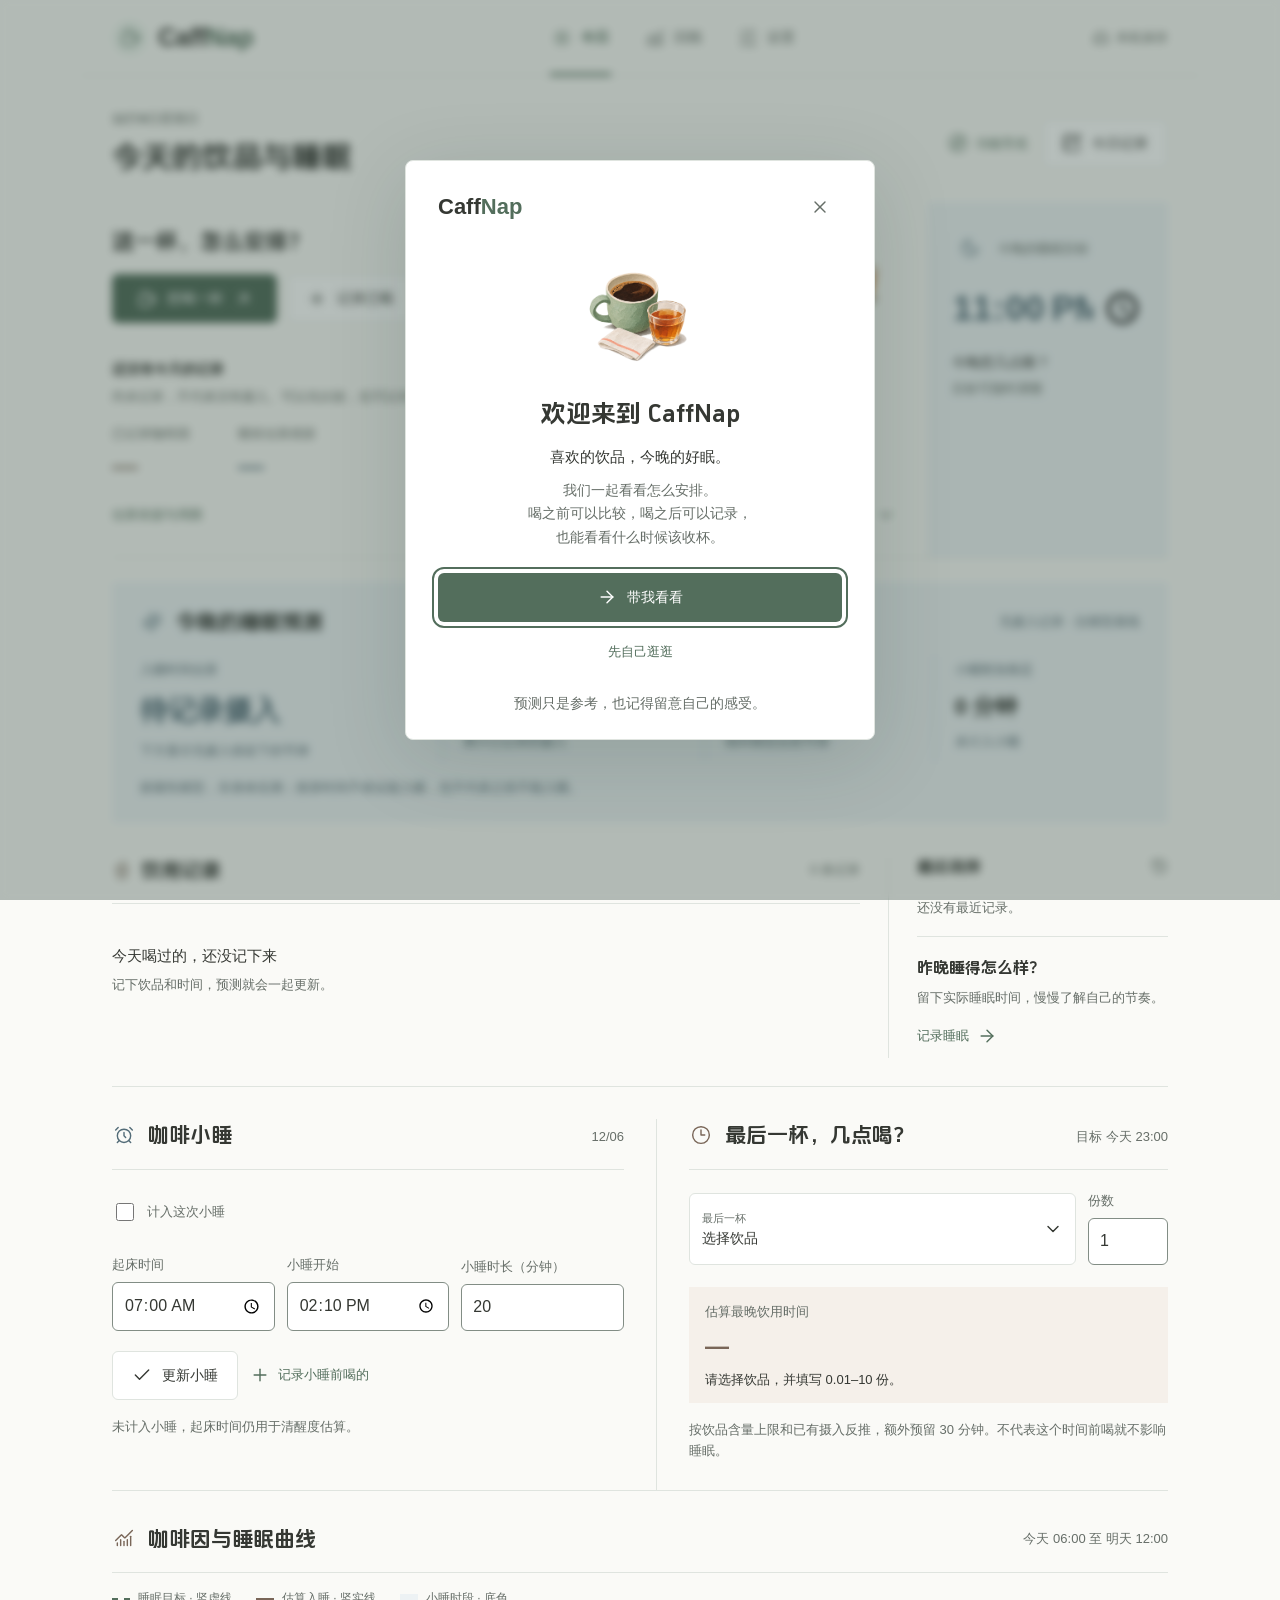
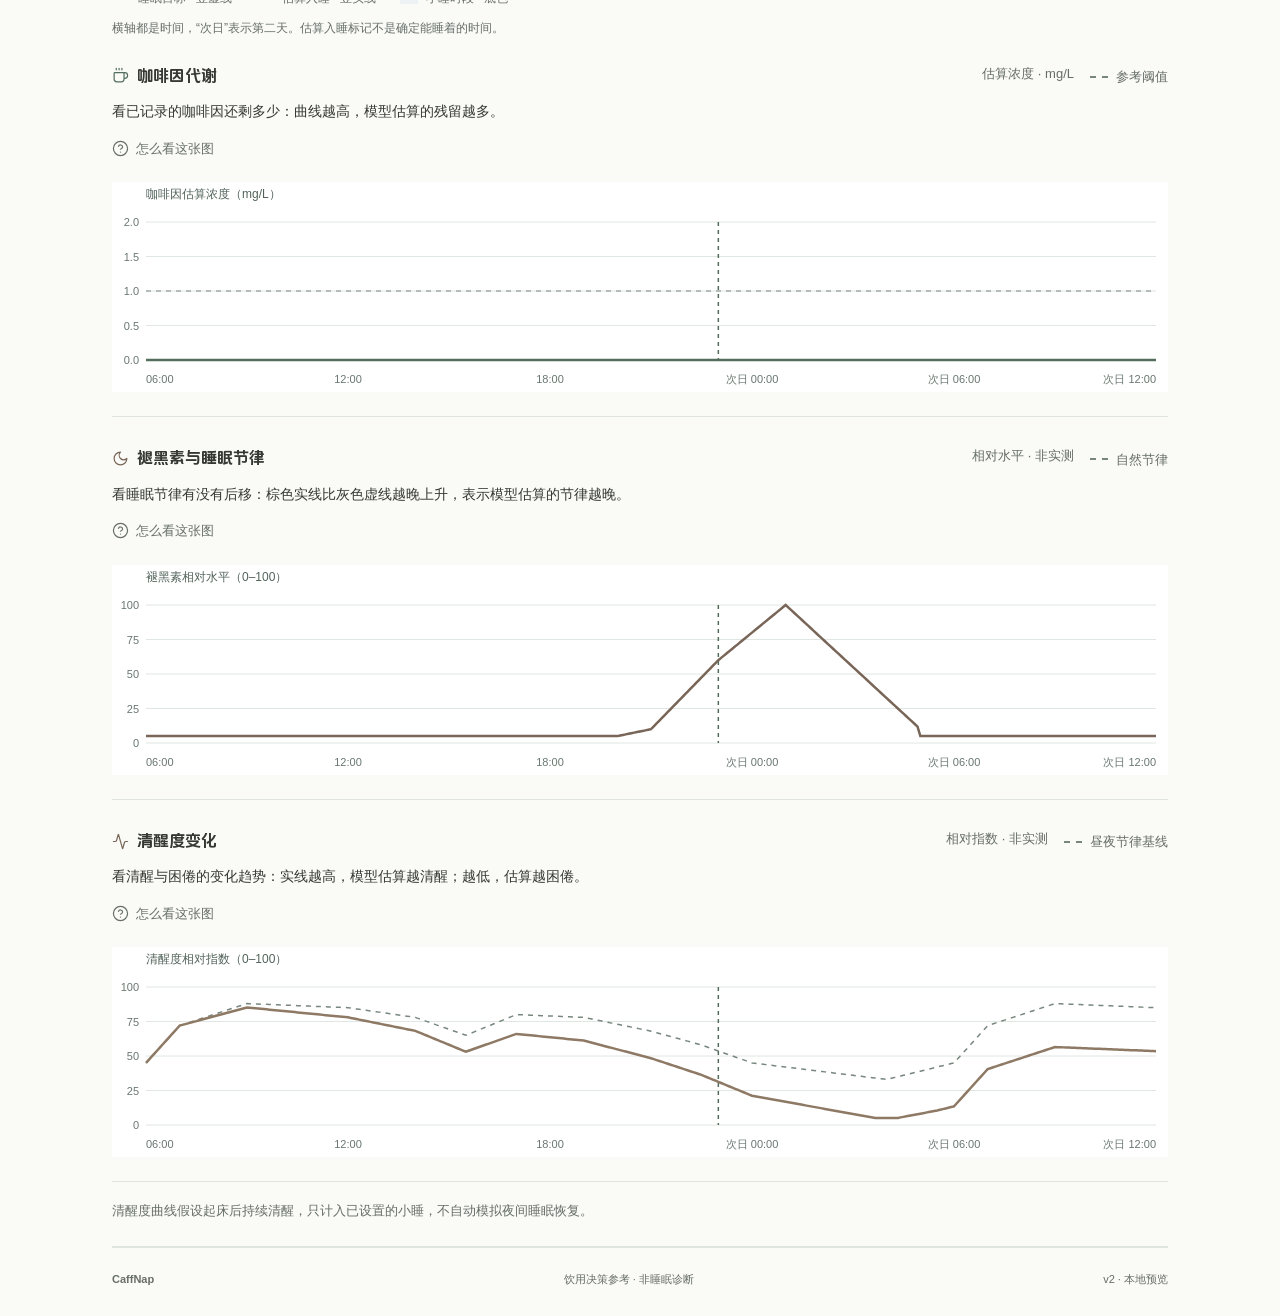
==== index.html @ 9fe63ed9 "Improve consumer experience and publish GitHub Pages" ====
<!doctype html>
<html lang="zh-CN" data-type="software">
  <head>
    <meta charset="UTF-8" />
    <meta
      name="viewport"
      content="width=device-width, initial-scale=1, viewport-fit=cover"
    />
    <meta name="theme-color" content="#fafaf7" />
    <meta name="page-type" content="software" />
    <meta name="site-kind" content="software" />
    <meta
      name="description"
      content="CaffNap 帮你结合睡眠目标，比较饮品选择，记录实际摄入。"
    />
    <title>CaffNap · 饮品与睡眠</title>
    <link rel="stylesheet" href="vendor/driver.css" />
    <link rel="stylesheet" href="style.css" />
    <script defer src="vendor/lucide.min.js"></script>
    <script defer src="vendor/driver.js.iife.js"></script>
    <script defer src="db.js"></script>
    <script defer src="model.js"></script>
    <script defer src="reactions.js"></script>
    <script defer src="storage.js"></script>
    <script defer src="tour.js"></script>
    <script defer src="app.js"></script>
  </head>
  <body>
    <a class="skip-link" href="#main">跳到主要内容</a>
    <header class="app-header">
      <a class="brand" href="#page-today" aria-label="CaffNap 首页"
        ><span class="brand-symbol"><i data-lucide="coffee"></i></span>Caff<span
          >Nap</span
        ></a
      >
      <nav class="navigation" aria-label="主导航">
        <button class="nav-button active" data-page="today" aria-current="page">
          <i data-lucide="sun"></i><span>今日</span>
        </button>
        <button class="nav-button" data-page="review">
          <i data-lucide="chart-no-axes-combined"></i><span>回顾</span>
        </button>
        <button class="nav-button" data-page="settings">
          <i data-lucide="sliders-horizontal"></i><span>设置</span>
        </button>
      </nav>
      <span class="local-label"><i data-lucide="hard-drive"></i> 本机保存</span>
    </header>
    <div id="storageWarning" class="storage-warning" role="alert" hidden></div>
    <main id="main" tabindex="-1">
      <section id="page-today" class="page">
        <div class="page-heading">
          <div>
            <p class="eyebrow" id="todayDate"></p>
            <h1>今天的饮品与睡眠</h1>
          </div>
          <div class="page-actions">
            <button class="text-button" id="guideAgain" title="查看功能导览">
              <i data-lucide="compass"></i>功能导览
            </button>
            <button class="button secondary" id="startDaily">
              <i data-lucide="notebook-pen"></i>今日记录
            </button>
          </div>
        </div>
        <div class="overview">
          <section class="daily-status" aria-labelledby="statusTitle">
            <div class="decision-band" aria-labelledby="decisionTitle">
              <div class="decision-content">
                <h2 id="decisionTitle">这一杯，怎么安排？</h2>
                <div class="action-pair">
                  <button class="button primary" id="startPlan">
                    <i data-lucide="coffee"></i>想喝一杯<i data-lucide="arrow-up-right"></i>
                  </button>
                  <button class="button secondary" id="startRecord">
                    <i data-lucide="plus"></i>记录已喝
                  </button>
                </div>
              </div>
              <img class="decision-art" src="assets/drinks.png" width="128" height="128" alt="" />
            </div>
            <h3 id="statusTitle">还没有今天的记录</h3>
            <p class="muted" id="statusDescription">
              尚未记录，不代表没有摄入。
            </p>
            <div class="daily-numbers">
              <div>
                <span>已记录咖啡因</span><strong id="dailyMg">—</strong>
              </div>
              <div>
                <span>睡前估算残留</span><strong id="targetMg">—</strong>
              </div>
            </div>
            <details class="reasoning">
              <summary>
                估算依据与局限<i data-lucide="chevron-down"></i>
              </summary>
              <p id="modelBasis"></p>
              <p>
                残留量来自简化模型，不是身体实测，也不能确定你几点能睡着。饮品配方、代谢差异及其他睡眠因素都会影响结果。
              </p>
            </details>
          </section>
          <aside class="sleep-goal">
            <div class="goal-top">
              <span class="icon-tile lavender"><i data-lucide="moon"></i></span
              ><label id="goalDay" for="targetBed">今晚的睡眠目标</label>
            </div>
            <input id="targetBed" type="time" value="23:00" required />
            <p>今晚想几点睡？</p>
            <span class="small muted">目标可随时调整</span>
          </aside>
        </div>
        <section class="prediction-section" aria-labelledby="predictionTitle">
          <div class="section-heading">
            <h2 id="predictionTitle">
              <span class="module-icon"><i data-lucide="sparkles"></i></span
              >今晚的睡眠预测
            </h2>
            <span class="small muted" id="predictionContext">模型估算</span>
          </div>
          <div class="prediction-metrics">
            <div>
              <span>入睡时间估算</span><strong id="predSleep">—</strong>
              <p id="predSleepNote" class="small muted"></p>
            </div>
            <div>
              <span>咖啡因降至参考阈值</span><strong id="predClear">—</strong>
              <p class="small muted">累计已记录的摄入</p>
            </div>
            <div>
              <span>褪黑素节律推迟</span><strong id="predDelay">—</strong>
              <p class="small muted">相对模型自然节律</p>
            </div>
            <div>
              <span>小睡附加推迟</span><strong id="predNap">—</strong>
              <p class="small muted" id="predNapNote">未计入小睡</p>
            </div>
          </div>
          <p class="small muted prediction-caution">
            探索性模型，非身体实测；推算时间不保证能入睡，也不代表之前不能入睡。
          </p>
        </section>
        <section class="intake-section" aria-labelledby="timelineTitle">
          <div class="lower-layout">
            <section class="timeline-section" aria-labelledby="timelineTitle">
              <div class="section-heading">
                <h2 id="timelineTitle"><i data-lucide="cup-soda"></i>饮用记录</h2>
                <span class="small muted" id="recordCount">0 条记录</span>
              </div>
              <div id="timeline"></div>
            </section>
            <aside class="side-section">
              <div class="section-heading">
                <h2>最近选择</h2>
                <i data-lucide="history"></i>
              </div>
              <div id="recentDrinks"></div>
              <div class="feedback-prompt">
                <span class="icon-tile peach"
                  ><i data-lucide="sunrise"></i
                ></span>
                <h3>昨晚睡得怎么样？</h3>
                <p class="small muted" id="feedbackPrompt">
                  留下实际睡眠时间，慢慢了解自己的节奏。
                </p>
                <button class="text-button" id="openSleep">
                  记录睡眠<i data-lucide="arrow-right"></i>
                </button>
              </div>
            </aside>
          </div>
        </section>
        <div class="planning-layout">
          <section class="nap-section" aria-labelledby="napTitle">
            <div class="section-heading">
              <h2 id="napTitle">
                <span class="module-icon"
                  ><i data-lucide="alarm-clock"></i></span
                >咖啡小睡
              </h2>
              <span class="small muted" id="napDay"></span>
            </div>
            <form id="napForm">
              <label class="toggle-label"
                ><input type="checkbox" id="napEnabled" />计入这次小睡</label
              >
              <div class="nap-fields">
                <label
                  >起床时间<input
                    type="time"
                    id="wakeTime"
                    value="07:00"
                    required
                /></label>
                <label
                  >小睡开始<input
                    type="time"
                    id="napStart"
                    value="14:10"
                    required
                /></label>
                <label
                  >小睡时长（分钟）<input
                    type="number"
                    id="napDuration"
                    min="5"
                    max="120"
                    step="1"
                    value="20"
                    required
                /></label>
              </div>
              <div class="form-actions">
                <button class="button secondary" type="submit">
                  <i data-lucide="check"></i>更新小睡</button
                ><button class="text-button" type="button" id="napRecord">
                  <i data-lucide="plus"></i>记录小睡前喝的
                </button>
              </div>
              <p class="small muted" id="napSummary" role="status"></p>
            </form>
          </section>
          <section class="cutoff-section" aria-labelledby="cutoffTitle">
            <div class="section-heading">
              <h2 id="cutoffTitle">
                <span class="module-icon"><i data-lucide="clock-3"></i></span
                >最后一杯，几点喝？
              </h2>
              <span class="small muted" id="cutoffTarget"></span>
            </div>
            <div class="cutoff-fields">
              <button class="drink-choice" id="chooseCutoff">
                <span
                  ><small>最后一杯</small
                  ><strong id="cutoffDrink">选择饮品</strong></span
                ><i data-lucide="chevron-down"></i>
              </button>
              <label
                >份数<input
                  type="number"
                  id="cutoffCups"
                  min="0.01"
                  max="10"
                  step="any"
                  value="1"
                  required
              /></label>
            </div>
            <div class="cutoff-result" role="status">
              <span id="cutoffLabel">估算最晚饮用时间</span
              ><strong id="cutoffTime">—</strong>
              <p class="small" id="cutoffNote"></p>
            </div>
            <p class="small muted">
              按饮品含量上限和已有摄入反推，额外预留 30
              分钟。不代表这个时间前喝就不影响睡眠。
            </p>
          </section>
        </div>
        <section class="curves-section" aria-labelledby="curvesTitle">
          <div class="section-heading">
            <h2 id="curvesTitle">
              <span class="module-icon"
                ><i data-lucide="chart-no-axes-combined"></i></span
              >咖啡因与睡眠曲线
            </h2>
            <span class="small muted" id="curveRange"></span>
          </div>
          <div class="chart-legend">
            <span class="legend-target">睡眠目标 · 竖虚线</span
            ><span class="legend-sleep">估算入睡 · 竖实线</span
            ><span class="legend-nap">小睡时段 · 底色</span>
          </div>
          <p class="chart-time-note">
            横轴都是时间，“次日”表示第二天。估算入睡标记不是确定能睡着的时间。
          </p>
          <figure class="model-chart">
            <figcaption>
              <h3><i data-lucide="coffee"></i>咖啡因代谢</h3>
              <span class="small muted"
                >估算浓度 · mg/L<span class="legend-reference"
                  >参考阈值</span
                ></span
              >
            </figcaption>
            <p class="chart-description" id="caffeineDescription">
              看已记录的咖啡因还剩多少：曲线越高，模型估算的残留越多。
            </p>
            <div class="chart-help" id="caffeineHelp">
              <button
                type="button"
                class="chart-help-trigger"
                aria-label="怎么看咖啡因代谢曲线"
                aria-describedby="caffeineTooltip"
              >
                <i data-lucide="circle-help"></i><span>怎么看这张图</span>
              </button>
              <div
                class="chart-tooltip"
                id="caffeineTooltip"
                role="tooltip"
                hidden
              >
                <dl>
                  <dt><span class="line-key caffeine-key"></span>绿色实线</dt>
                  <dd>
                    累计已记录摄入后的估算浓度。新增摄入让曲线上升，随后按代谢参数逐渐下降。
                  </dd>
                  <dt>
                    <span class="line-key reference-key"></span>灰色横虚线
                  </dt>
                  <dd>
                    模型的参考阈值。降到线下不代表咖啡因已完全代谢，也不保证不会影响睡眠。
                  </dd>
                  <dt>重点看这里</dt>
                  <dd>
                    找到睡眠目标的竖虚线，看它与绿色曲线的交点在参考阈值上方还是下方。纵轴
                    mg/L 是估算浓度，不是喝下去的毫克数。
                  </dd>
                </dl>
              </div>
            </div>
            <canvas
              id="caffeineChart"
              data-axis-label="咖啡因估算浓度（mg/L）"
              role="img"
              aria-label="咖啡因代谢曲线、参考阈值和睡眠目标"
              aria-describedby="caffeineDescription"
            ></canvas>
          </figure>
          <figure class="model-chart">
            <figcaption>
              <h3><i data-lucide="moon"></i>褪黑素与睡眠节律</h3>
              <span class="small muted"
                >相对水平 · 非实测<span class="legend-reference"
                  >自然节律</span
                ></span
              >
            </figcaption>
            <p class="chart-description" id="melatoninDescription">
              看睡眠节律有没有后移：棕色实线比灰色虚线越晚上升，表示模型估算的节律越晚。
            </p>
            <div class="chart-help" id="melatoninHelp">
              <button
                type="button"
                class="chart-help-trigger"
                aria-label="怎么看褪黑素与睡眠节律曲线"
                aria-describedby="melatoninTooltip"
              >
                <i data-lucide="circle-help"></i><span>怎么看这张图</span>
              </button>
              <div
                class="chart-tooltip"
                id="melatoninTooltip"
                role="tooltip"
                hidden
              >
                <dl>
                  <dt><span class="line-key melatonin-key"></span>棕色实线</dt>
                  <dd>
                    计入已记录咖啡因后的褪黑素相对水平。上升更晚表示模型中的节律后移；低于灰线表示模型中的水平被压低。
                  </dd>
                  <dt><span class="line-key reference-key"></span>灰色虚线</dt>
                  <dd>
                    不计入咖啡因影响时的模型自然节律，用来对照，不是你的身体实测基线。
                  </dd>
                  <dt>数字代表什么</dt>
                  <dd>
                    纵轴 0–100
                    只是相对刻度，不是血液浓度、睡眠时长或入睡概率。曲线升高不表示此刻一定能睡着。
                  </dd>
                </dl>
              </div>
            </div>
            <canvas
              id="melatoninChart"
              data-axis-label="褪黑素相对水平（0–100）"
              role="img"
              aria-label="褪黑素自然节律与计入咖啡因后的估算曲线"
              aria-describedby="melatoninDescription"
            ></canvas>
          </figure>
          <figure class="model-chart">
            <figcaption>
              <h3><i data-lucide="activity"></i>清醒度变化</h3>
              <span class="small muted"
                >相对指数 · 非实测<span class="legend-reference"
                  >昼夜节律基线</span
                ></span
              >
            </figcaption>
            <p class="chart-description" id="alertnessDescription">
              看清醒与困倦的变化趋势：实线越高，模型估算越清醒；越低，估算越困倦。
            </p>
            <div class="chart-help" id="alertnessHelp">
              <button
                type="button"
                class="chart-help-trigger"
                aria-label="怎么看清醒度变化曲线"
                aria-describedby="alertnessTooltip"
              >
                <i data-lucide="circle-help"></i><span>怎么看这张图</span>
              </button>
              <div
                class="chart-tooltip"
                id="alertnessTooltip"
                role="tooltip"
                hidden
              >
                <dl>
                  <dt>
                    <span class="line-key alertness-key"></span>浅棕色实线
                  </dt>
                  <dd>
                    综合昼夜节律、已记录咖啡因、起床时间和小睡设置后的估算指数。
                  </dd>
                  <dt><span class="line-key reference-key"></span>灰色虚线</dt>
                  <dd>
                    单独的昼夜节律起伏，未叠加咖啡因、持续清醒和小睡的影响。
                  </dd>
                  <dt>不是睡眠评分</dt>
                  <dd>
                    纵轴 0–100
                    不是实测分数，也不能判断实际睡眠质量。模型假设起床后持续清醒，只计入设置的小睡，不自动模拟夜间睡眠恢复。
                  </dd>
                </dl>
              </div>
            </div>
            <canvas
              id="alertnessChart"
              data-axis-label="清醒度相对指数（0–100）"
              role="img"
              aria-label="清醒度估算曲线与昼夜节律基线"
              aria-describedby="alertnessDescription"
            ></canvas>
          </figure>
          <p class="small muted">
            清醒度曲线假设起床后持续清醒，只计入已设置的小睡，不自动模拟夜间睡眠恢复。
          </p>
        </section>
      </section>
      <section id="page-review" class="page" hidden>
        <div class="page-heading">
          <div>
            <p class="eyebrow">留意自己的节奏</p>
            <h1>每一次调整，都有迹可循。</h1>
          </div>
          <button class="button secondary" id="reviewSleep">
            <i data-lucide="plus"></i>睡眠反馈
          </button>
        </div>
        <div class="review-metrics" id="reviewMetrics"></div>
        <div class="section-heading">
          <h2>最近 14 天</h2>
          <span class="small muted">空白表示没有记录</span>
        </div>
        <div id="historyList"></div>
      </section>
      <section id="page-settings" class="page settings-page" hidden>
        <div class="page-heading">
          <div>
            <p class="eyebrow">按自己的需要</p>
            <h1>偏好与数据</h1>
          </div>
        </div>
        <section
          class="settings-section"
          aria-labelledby="reactionSettingsTitle"
        >
          <div class="section-heading">
            <h2 id="reactionSettingsTitle">饮用反应小档案</h2>
            <button class="text-button" id="editReaction">
              <i data-lucide="pencil"></i
              ><span id="editReactionLabel">开始自测</span>
            </button>
          </div>
          <p id="reactionStatus" class="muted"></p>
          <dl id="reactionAnswers" class="reaction-answers"></dl>
          <p class="small muted" id="reactionPredictionNote"></p>
          <button class="text-button" id="reviewReaction" hidden>
            <i data-lucide="sliders-horizontal"></i>查看并应用自测建议
          </button>
        </section>
        <section class="settings-section">
          <h2>代谢档案</h2>
          <p class="muted" id="parameterSource"></p>
          <p class="muted profile-intro">
            可以通过饮用反应自测选择初始估算参数，也可以自行选择。高级参数与基因报告可在下方设置；这些都不是身体实测。
          </p>
          <form id="profileForm">
            <label
              >估算方式<select id="profileMode">
                <option value="default">不了解，先用默认估算</option>
                <option value="cautious">保守一些，按较慢代谢估算</option>
                <option value="report">我有基因报告，按报告设置</option>
                <option value="manual" id="manualProfileOption" hidden>
                  当前使用高级参数
                </option>
              </select></label
            >
            <div id="geneChoices" hidden>
              <p class="small muted">
                仅按已有报告选择，未检测的位点留为“不清楚”。以下解释描述的是原模型映射，不是基因诊断。
              </p>
              <div class="profile-fields">
                <label
                  >咖啡因代谢速度<select id="profileCyp">
                    <option value="">不清楚，使用默认</option>
                    <option value="AA">AA · 模型代谢较快</option>
                    <option value="AC">AC · 模型代谢中等</option>
                    <option value="CC">CC · 模型代谢较慢</option></select
                  ><small>CYP1A2 · rs762551</small></label
                >
                <label
                  >睡眠参考阈值<select id="profileAdor">
                    <option value="">不清楚，使用默认</option>
                    <option value="TT">TT · 原模型阈值较高</option>
                    <option value="CT">CT · 原模型阈值中等</option>
                    <option value="CC">CC · 原模型阈值较低</option></select
                  ><small>ADORA2A · rs5751876</small></label
                >
                <label
                  >代谢速度微调<select id="profileAhr">
                    <option value="">不清楚，使用默认</option>
                    <option value="TT">TT · 模型代谢稍慢</option>
                    <option value="GT">GT · 不作额外调整</option>
                    <option value="GG">GG · 模型代谢稍快</option></select
                  ><small>AHR · rs4410790</small></label
                >
                <label
                  >代谢速度辅助项<select id="profileAbcg2">
                    <option value="">不清楚，使用默认</option>
                    <option value="AA">AA · 模型代谢稍快</option>
                    <option value="AG">AG · 不作额外调整</option>
                    <option value="GG">GG · 模型代谢稍慢</option></select
                  ><small>ABCG2 · rs1481012</small></label
                >
                <label
                  >生物钟节律<select id="profilePer1">
                    <option value="">不清楚，使用默认</option>
                    <option value="AA">AA · 模型节律提前</option>
                    <option value="AG">AG · 不作额外调整</option>
                    <option value="GG">GG · 模型节律推后</option></select
                  ><small>PER1 · rs7221412</small></label
                >
              </div>
            </div>
            <div class="profile-summary" aria-live="polite">
              <strong id="profileSummaryTitle"></strong>
              <p class="small muted" id="profileSummaryNote"></p>
            </div>
            <div class="form-actions">
              <button type="submit" class="button primary" id="saveProfile">
                <i data-lucide="check"></i>保存档案
              </button>
            </div>
          </form>
          <details class="advanced-parameters">
            <summary>高级参数<i data-lucide="chevron-down"></i></summary>
            <form id="parameterForm" class="form-grid">
              <label
                >半衰期（小时）<input
                  id="halfLife"
                  type="number"
                  min="2"
                  max="15"
                  step="0.01"
                  required /></label
              ><label
                >参考阈值（mg/L）<input
                  id="threshold"
                  type="number"
                  min="0.1"
                  max="5"
                  step="0.1"
                  required
              /></label>
              <label
                >生物钟偏移（分钟）<input
                  id="dlmoOffset"
                  type="number"
                  min="-180"
                  max="180"
                  step="1"
                  required
              /></label>
              <div class="form-actions">
                <button class="button secondary" type="submit">
                  <i data-lucide="check"></i>保存参数</button
                ><button type="button" class="text-button" id="resetParameters">
                  恢复默认
                </button>
              </div>
            </form>
            <p class="small muted">
              默认参数是模型假设，不表示已知你的基因型。睡眠反馈仅作记录，不会自动调整参数。
            </p>
            <p class="small muted">
              生物钟偏移以模型的 21:00 褪黑素起始时间为基准；基因导入沿用旧版
              PER1 映射。
            </p>
          </details>
          <details>
            <summary>
              导入已有基因档案<i data-lucide="chevron-down"></i>
            </summary>
            <p class="small muted">
              沿用旧版位点映射，只用于探索性估算；原始报告在本机解析。
            </p>
            <label class="button secondary file-label"
              ><i data-lucide="upload"></i>选择基因报告<input
                type="file"
                id="geneFile"
                accept=".txt,text/plain"
            /></label>
            <p id="geneResult" class="small" role="status"></p>
          </details>
        </section>
        <section class="settings-section">
          <div class="section-heading">
            <h2>我的饮品</h2>
            <button class="text-button" id="addCustom">
              <i data-lucide="plus"></i>添加饮品
            </button>
          </div>
          <div id="customList"></div>
        </section>
        <section class="settings-section">
          <h2>数据备份</h2>
          <p class="muted">
            记录保存在当前浏览器。更换设备或清除网站数据前，请导出备份。
          </p>
          <div class="form-actions">
            <button class="button secondary" id="exportJson">
              <i data-lucide="download"></i>完整备份</button
            ><button class="button secondary" id="exportCsv">
              <i data-lucide="file-spreadsheet"></i>导出记录</button
            ><label class="button secondary file-label"
              ><i data-lucide="upload"></i>导入备份<input
                type="file"
                id="importJson"
                accept=".json,application/json"
            /></label>
          </div>
          <p class="small muted">
            支持旧版备份。导入会合并记录，保留现有偏好。
          </p>
          <p id="importResult" role="status"></p>
        </section>
      </section>
      <footer>
        <span>CaffNap</span><span>饮用决策参考 · 非睡眠诊断</span
        ><span>v2 · 本地预览</span>
      </footer>
    </main>
    <dialog id="orientation" class="onboarding-dialog orientation-dialog" aria-labelledby="welcomeTitle">
      <div class="dialog-top">
        <span class="brand small-brand">Caff<span>Nap</span></span>
        <button class="icon-button" id="orientationClose" aria-label="关闭介绍" title="关闭介绍">
          <i data-lucide="x"></i>
        </button>
      </div>
      <img class="orientation-art" src="assets/drinks.png" width="150" height="150" alt="咖啡杯与茶杯插画" />
      <div id="orientationWelcome">
        <h2 id="welcomeTitle">欢迎来到 CaffNap</h2>
        <p class="orientation-lead">喜欢的饮品，今晚的好眠。</p>
        <p class="muted">我们一起看看怎么安排。<br />喝之前可以比较，喝之后可以记录，<br />也能看看什么时候该收杯。</p>
        <button class="button primary full" id="orientationStart"><i data-lucide="arrow-right"></i>带我看看</button>
        <button class="text-button" id="orientationExplore">先自己逛逛</button>
      </div>
      <div id="orientationInvite" hidden>
        <h2 id="inviteTitle">再了解你一点？</h2>
        <p class="muted">聊聊你喝咖啡、茶之后的感受，<br />帮你选一组起步参数。</p>
        <button class="button primary full" id="orientationSurvey"><i data-lucide="arrow-right"></i>好，试试看</button>
        <button class="text-button" id="orientationDefault">先用默认值</button>
      </div>
      <p class="small muted orientation-note">预测只是参考，也记得留意自己的感受。</p>
    </dialog>
    <dialog
      id="onboarding"
      aria-labelledby="onboardingTitle"
      class="onboarding-dialog"
    >
      <div class="dialog-top">
        <span class="brand small-brand">Caff<span>Nap</span></span
        ><button class="text-button" id="skipGuide">
          稍后再说<i data-lucide="x"></i>
        </button>
      </div>
      <img
        src="assets/drinks.png"
        width="180"
        height="180"
        class="onboarding-art"
        alt="咖啡杯与茶杯插画"
      />
      <div id="guideStepOne">
        <p class="eyebrow">今日记录 · 1 / 2</p>
        <h2 id="onboardingTitle">你今晚，打算几点睡？</h2>
        <p class="muted">确认今晚的安排，再记录今天的选择。</p>
        <label class="sr-only" for="guideTarget">今晚打算几点睡</label
        ><input id="guideTarget" type="time" value="23:00" required /><button
          class="button primary full"
          id="guideNext"
        >
          继续记录<i data-lucide="arrow-right"></i>
        </button>
        <button class="text-button daily-survey-entry" id="dailySurvey">
          <i data-lucide="clipboard-list"></i
          ><span id="dailySurveyLabel">选填：饮用反应自测</span>
        </button>
      </div>
      <div id="guideSurvey" hidden>
        <p class="eyebrow" id="surveyProgress">02 / 03 · 饮用反应小档案</p>
        <progress
          id="surveyProgressBar"
          max="5"
          value="1"
          aria-label="自测进度"
        ></progress>
        <h2 id="surveyTitle" tabindex="-1"></h2>
        <p class="small muted">
          回想最近一个月。咖啡、茶、能量饮料等都算；没有把握可选“不确定”。
        </p>
        <form id="surveyForm">
          <fieldset
            class="survey-options"
            id="surveyOptions"
            aria-labelledby="surveyTitle"
          ></fieldset>
          <div class="form-actions">
            <button type="button" class="text-button" id="surveyBack">
              <i data-lucide="arrow-left"></i>上一步
            </button>
            <button type="submit" class="button primary" id="surveyNext">
              下一题<i data-lucide="arrow-right"></i>
            </button>
          </div>
        </form>
        <button class="text-button survey-skip" id="surveySkip">
          跳过自测
        </button>
      </div>
      <div id="guideSurveyResult" hidden>
        <p class="eyebrow">饮用反应与预测起点 · 尚未保存</p>
        <h2 id="surveyResultTitle" tabindex="-1"></h2>
        <dl id="surveyResultRows" class="reaction-answers"></dl>
        <p class="small muted" id="surveyResultNote"></p>
        <section class="survey-prediction" aria-labelledby="surveyPresetTitle">
          <h3 id="surveyPresetTitle"></h3>
          <p id="surveyPresetReason"></p>
          <p class="small muted" id="surveyPresetParameters"></p>
          <label class="survey-apply">
            <input type="checkbox" id="surveyApply" aria-describedby="surveyApplyNote" />
            <span>将这组参数用于预测</span>
          </label>
          <p class="small muted" id="surveyApplyNote" aria-live="polite"></p>
        </section>
        <p class="small" id="surveySaveError" role="alert" hidden></p>
        <div class="form-actions">
          <button class="text-button" id="surveyResultBack">
            <i data-lucide="arrow-left"></i>修改答案
          </button>
          <button class="button primary" id="surveySave">
            <i data-lucide="check"></i
            ><span id="surveySaveLabel">保存并继续</span>
          </button>
        </div>
        <button class="text-button survey-skip" id="surveyResultSkip">
          暂不保存
        </button>
      </div>
      <div id="guideStepTwo" hidden>
        <p class="eyebrow">今日记录 · 2 / 2</p>
        <h2 id="guideActionTitle">你现在想做什么？</h2>
        <div class="guide-choices">
          <button id="guidePlan">
            <i data-lucide="coffee"></i
            ><span
              ><strong>正在考虑喝一杯</strong
              ><small>看看当前选择与其他选项</small></span
            ><i data-lucide="arrow-right"></i></button
          ><button id="guideRecord">
            <i data-lucide="plus"></i
            ><span
              ><strong>已经喝过了</strong
              ><small>留下今天的实际摄入</small></span
            ><i data-lucide="arrow-right"></i>
          </button>
          <button id="guideSleep">
            <i data-lucide="moon"></i
            ><span
              ><strong>补记昨晚睡眠</strong
              ><small>留下实际入睡和起床时间</small></span
            ><i data-lucide="arrow-right"></i>
          </button>
        </div>
        <div class="form-actions">
          <button class="text-button" id="guideBack">
            <i data-lucide="arrow-left"></i>上一步</button
          ><button class="text-button" id="guideEmpty">
            今天暂时没喝，先看看
          </button>
        </div>
      </div>
      <p class="privacy-note">
        <i data-lucide="lock-keyhole"></i>无需账号 · 记录保存在本机
      </p>
    </dialog>
    <dialog id="drinkDialog" aria-labelledby="drinkTitle" class="drink-dialog">
      <div class="dialog-top">
        <div>
          <p class="eyebrow" id="drinkEyebrow">饮前比较</p>
          <h2 id="drinkTitle">想喝哪一杯？</h2>
        </div>
        <button
          class="icon-button"
          data-close="drinkDialog"
          aria-label="关闭饮品选择"
          title="关闭"
        >
          <i data-lucide="x"></i>
        </button>
      </div>
      <div id="drinkPicker">
        <div class="search-box">
          <i data-lucide="search"></i
          ><label class="sr-only" for="drinkSearch">搜索饮品或品牌</label
          ><input
            id="drinkSearch"
            type="search"
            placeholder="搜索饮品或品牌"
            autocomplete="off"
          />
        </div>
        <div class="filter-row">
          <label class="sr-only" for="brandFilter">品牌筛选</label
          ><select id="brandFilter">
            <option value="">全部品牌</option></select
          ><span class="small muted" id="drinkResultCount" role="status"></span>
        </div>
        <div id="drinkResults" class="drink-results"></div>
        <button class="text-button" id="pickerCustom">
          <i data-lucide="plus"></i>没找到？添加自己的饮品
        </button>
      </div>
      <form id="drinkForm" hidden>
        <button type="button" class="text-button" id="changeDrink">
          <i data-lucide="arrow-left"></i>重新选择
        </button>
        <div class="selected-drink" id="selectedDrink"></div>
        <div class="form-grid">
          <label
            >分量（份）<input
              id="drinkCups"
              type="number"
              min="0.01"
              max="10"
              step="any"
              value="1"
              required /></label
          ><label>日期<input id="drinkDate" type="date" required /></label
          ><label>时间<input id="drinkTime" type="time" required /></label>
        </div>
        <p class="small muted" id="drinkSource"></p>
        <p class="form-error" id="drinkError" role="alert"></p>
        <button type="submit" class="button primary full" id="drinkSubmit">
          看看不同选择<i data-lucide="arrow-right"></i>
        </button>
      </form>
      <div id="comparison" hidden>
        <div class="comparison-heading">
          <button class="text-button" id="backToDrink">
            <i data-lucide="arrow-left"></i>调整这杯</button
          ><span class="small muted" id="compareTarget"></span>
        </div>
        <p class="small muted">目标时间的咖啡因估算残留 · 已计入此前记录</p>
        <div id="compareOptions"></div>
        <p class="small muted">
          区间只反映饮品含量范围，不是睡眠时间或个人代谢的置信区间。即使低于模型参考值，也不保证不影响睡眠。
        </p>
        <p id="compareMessage" class="comparison-message" role="status"></p>
        <div class="form-actions">
          <button class="button primary" id="confirmConsumed">
            <i data-lucide="check"></i>实际喝过，确认记录</button
          ><button class="button secondary" id="finishCompare">先不记录</button>
        </div>
      </div>
    </dialog>
    <dialog id="sleepDialog" aria-labelledby="sleepTitle">
      <div class="dialog-top">
        <h2 id="sleepTitle">留下一晚的实际感受</h2>
        <button
          class="icon-button"
          data-close="sleepDialog"
          aria-label="关闭睡眠反馈"
          title="关闭"
        >
          <i data-lucide="x"></i>
        </button>
      </div>
      <form id="sleepForm">
        <div class="form-grid">
          <label>哪一晚<input type="date" id="sleepDate" required /></label
          ><label
            >实际入睡<input
              type="time"
              id="sleepBed"
              value="23:30"
              required /></label
          ><label
            >次日起床<input type="time" id="sleepWake" value="07:00" required
          /></label>
        </div>
        <p class="small muted">
          凌晨入睡也归入前一晚。反馈只用于回顾，不自动校准代谢。
        </p>
        <p class="form-error" id="sleepError" role="alert"></p>
        <button class="button primary full" type="submit">
          <i data-lucide="check"></i>保存睡眠反馈
        </button>
      </form>
    </dialog>
    <dialog id="customDialog" aria-labelledby="customTitle">
      <div class="dialog-top">
        <h2 id="customTitle">添加自己的饮品</h2>
        <button
          class="icon-button"
          data-close="customDialog"
          aria-label="关闭自定义饮品"
          title="关闭"
        >
          <i data-lucide="x"></i>
        </button>
      </div>
      <form id="customForm">
        <label
          >饮品名称<input
            id="customName"
            maxlength="60"
            required
            placeholder="例如：家里的手冲"
        /></label>
        <div class="form-grid">
          <label
            >咖啡因（mg / 份）<input
              id="customMg"
              type="number"
              min="0"
              max="2000"
              step="1"
              required
              placeholder="包装标注或估算值" /></label
          ><label
            >规格<input
              id="customSpec"
              maxlength="60"
              placeholder="例如：250 ml"
          /></label>
        </div>
        <p class="small muted">自定义数值会标注为个人提供。</p>
        <button class="button primary full" type="submit">
          <i data-lucide="plus"></i>保存饮品
        </button>
      </form>
    </dialog>
    <div id="announcements" class="sr-only" role="status"></div>
    <div class="notifications" id="notifications">
      <div class="toast" id="toast" hidden>
        <span id="toastText"></span>
        <button class="icon-button" id="dismissToast" aria-label="关闭提示" title="关闭提示"><i data-lucide="x"></i></button>
      </div>
      <div class="toast undo-notice" id="undoNotice" hidden>
        <span id="undoText"></span>
        <button id="undoDelete">撤销删除</button>
        <button class="icon-button" id="dismissUndo" aria-label="关闭撤销提示，保留删除" title="保留删除并关闭"><i data-lucide="x"></i></button>
      </div>
    </div>
  </body>
</html>
---- vendor/driver.css ----
.driver-layer{width:auto!important;max-width:none!important;height:auto!important;max-height:none!important;color:inherit!important;pointer-events:none!important;background:0 0!important;border:0!important;margin:0!important;padding:0!important;position:fixed!important;inset:0!important;overflow:visible!important}.driver-layer::backdrop{display:none}.driver-layer .driver-popover{pointer-events:auto}.driver-popover{all:unset;font-family:var(--driver-popover-font-family,"Helvetica Neue", Inter, ui-sans-serif, "Apple Color Emoji", Helvetica, Arial, sans-serif);box-sizing:border-box;pointer-events:auto;color:#2d2d2d;z-index:1000000000;background-color:#fff;border-radius:5px;min-width:250px;max-width:300px;margin:0;padding:15px;position:fixed;top:0;right:0;box-shadow:0 1px 10px #0006}.driver-popover-title{zoom:1;margin:0;font-size:19px;font-weight:700;line-height:1.5;display:block;position:relative}.driver-popover-close-btn{all:unset;cursor:pointer;color:#d2d2d2;z-index:1;text-align:center;width:32px;height:28px;font-size:18px;font-weight:500;transition:color .2s;position:absolute;top:0;right:0}.driver-popover-close-btn:hover,.driver-popover-close-btn:focus-visible{color:#2d2d2d}.driver-popover-title:not([style*=none])+.driver-popover-description{margin-top:5px}.driver-popover-description{zoom:1;margin-bottom:0;font-size:14px;font-weight:400;line-height:1.5}.driver-popover-footer{text-align:right;zoom:1;justify-content:space-between;align-items:center;margin-top:15px;display:flex}.driver-popover-progress-text{color:#727272;zoom:1;font-size:13px;font-weight:400}.driver-popover-footer-btn{all:unset;box-sizing:border-box;color:#2d2d2d;cursor:pointer;zoom:1;background-color:#fff;border:1px solid #ccc;border-radius:3px;outline:0;padding:3px 7px;font-size:12px;line-height:1.3;text-decoration:none;display:inline-block}.driver-popover-footer .driver-popover-btn-disabled{opacity:.5;pointer-events:none}.driver-popover-footer-btn:hover,.driver-popover-footer-btn:focus-visible{background-color:#f7f7f7}.driver-popover-navigation-btns{flex-grow:1;justify-content:flex-end;display:flex}.driver-popover-navigation-btns button+button{margin-inline-start:4px}.driver-popover-arrow{content:"";border:5px solid #fff;position:absolute}.driver-popover-arrow-side-over{display:none}.driver-popover-arrow-side-left{border-top-color:#0000;border-bottom-color:#0000;border-right-color:#0000;left:100%}.driver-popover-arrow-side-right{border-top-color:#0000;border-bottom-color:#0000;border-left-color:#0000;right:100%}.driver-popover-arrow-side-top{border-bottom-color:#0000;border-left-color:#0000;border-right-color:#0000;top:100%}.driver-popover-arrow-side-bottom{border-top-color:#0000;border-left-color:#0000;border-right-color:#0000;bottom:100%}.driver-popover-arrow-side-center,.driver-popover-arrow-none{display:none}.driver-active .driver-overlay{pointer-events:none}.driver-active.driver-no-scroll{overflow:hidden}.driver-active :where(:not(.driver-active-element,.driver-active-element *,.driver-allowed-element,.driver-allowed-element *,.driver-popover,.driver-popover *)){pointer-events:none}.driver-active .driver-active-element,.driver-popover{pointer-events:auto}.driver-active .driver-allowed-element{pointer-events:auto;z-index:var(--driver-allowed-z-index,10001)}.driver-active .driver-active-element-raised{outline:var(--driver-raised-highlight-width,2px) solid var(--driver-raised-highlight-color,#2563eb);outline-offset:var(--driver-raised-highlight-offset,-2px);box-shadow:inset 0 0 0 100vmax var(--driver-raised-highlight-background,#2563eb1a)}@keyframes animate-fade-in{0%{opacity:0}to{opacity:1}}.driver-fade .driver-overlay{animation:animate-fade-in var(--driver-animation-duration,.4s) ease-in-out}.driver-fade .driver-popover{animation:animate-fade-in var(--driver-animation-duration,.4s)}.driver-active-element-parent-no-scroll{overflow:hidden!important}.driver-no-interaction,.driver-no-interaction *{pointer-events:none!important}.driver-popover.driver-popover-waiting .driver-popover-title,.driver-popover.driver-popover-waiting .driver-popover-description,.driver-popover.driver-popover-waiting .driver-popover-footer{opacity:.55;transition:opacity .15s ease-in-out}@keyframes driver-nudge-shake{0%,to{transform:translate(0)}20%{transform:translateX(calc(-1 * var(--driver-nudge-distance,6px)))}40%{transform:translateX(var(--driver-nudge-distance,6px))}60%{transform:translateX(calc(-.5 * var(--driver-nudge-distance,6px)))}80%{transform:translateX(calc(.5 * var(--driver-nudge-distance,6px)))}}@keyframes driver-nudge-flash{0%{box-shadow:0 0 0 3px var(--driver-nudge-color,#f59e0b)}to{box-shadow:0 0 0 3px #0000}}.driver-popover.driver-popover-nudge{animation:driver-nudge-shake var(--driver-nudge-duration,.5s) ease-in-out}.driver-fade .driver-popover.driver-popover-nudge{animation:animate-fade-in var(--driver-animation-duration,.4s), driver-nudge-shake var(--driver-nudge-duration,.5s) ease-in-out}@media (prefers-reduced-motion:reduce){.driver-popover.driver-popover-nudge{animation:driver-nudge-flash var(--driver-nudge-duration,.5s) ease-out}.driver-fade .driver-popover.driver-popover-nudge{animation:animate-fade-in var(--driver-animation-duration,.4s), driver-nudge-flash var(--driver-nudge-duration,.5s) ease-out}}.driver-popover-instruction{padding:var(--driver-instruction-padding,8px 10px);border-radius:var(--driver-instruction-radius,4px);background-color:var(--driver-instruction-background,#f2f2f2);color:var(--driver-instruction-color,inherit);align-items:flex-start;gap:10px;margin-top:12px;font-size:14px;line-height:1.5;display:flex}.driver-popover-instruction-text{overflow-wrap:break-word;flex:1;min-width:0}.driver-popover-instruction-indicator{--size:var(--driver-instruction-indicator-size,8px);box-sizing:border-box;width:var(--size);height:var(--size);margin:calc((1.5em - var(--size)) / 2) 2px 0;background-color:var(--driver-instruction-indicator-color,#f59e0b);border-radius:50%;flex:none;animation:1.6s ease-in-out infinite driver-instruction-pulse}:where(.driver-popover:not(.driver-popover-has-instruction)) .driver-popover-instruction-indicator{display:none}@keyframes driver-instruction-pulse{50%{opacity:.35;transform:scale(.7)}}.driver-popover-instruction-done .driver-popover-instruction{background-color:var(--driver-instruction-done-background,#dcfce7);color:var(--driver-instruction-done-color,#15803d)}.driver-popover-instruction-done .driver-popover-instruction-indicator{width:calc(var(--size) * .7);height:calc(var(--size) * 1.3);margin-top:calc((1.5em - var(--size) * 1.3) / 2 - 1px);background:0 0;border:2px solid;border-width:0 2px 2px 0;border-radius:0;animation:none;transform:rotate(45deg)}.driver-popover-footer .driver-popover-btn-disabled[aria-disabled]{pointer-events:auto;cursor:default;opacity:1;color:var(--driver-instruction-next-color,#a3a3a3);background-color:#fff}.driver-popover-instruction-done .driver-popover-footer .driver-popover-next-btn{border-color:var(--driver-instruction-done-color,#15803d);background-color:var(--driver-instruction-done-color,#15803d);color:#fff}.driver-popover-nudge .driver-popover-instruction{box-shadow:0 0 0 2px var(--driver-instruction-indicator-color,#f59e0b)}@media (prefers-reduced-motion:reduce){.driver-popover-instruction-indicator{animation:none}}.driver-popover-feedback{color:var(--driver-feedback-color,#b45309);overflow-wrap:break-word;margin-top:8px;font-size:13px;line-height:1.4}
---- style.css ----
@font-face {
  font-family: "NanoTikBazHei";
  src: url("assets/NanoTikBazHei-Bold.ttf") format("truetype");
  font-weight: 700;
  font-style: normal;
  font-display: swap;
}
:root {
  color-scheme: light;
  --bg: #fafaf7;
  --paper: #fff;
  --ink: #353833;
  --muted: #666e68;
  --line: #dfe4df;
  --control-border: #828d85;
  --chart-reference: #78877e;
  --green: #536e5c;
  --mint: #eef4ee;
  --brown: #796658;
  --brown-soft: #8e7965;
  --peach: #f5f0ea;
  --coral: var(--brown);
  --lavender: #edf2f4;
  --violet: #536c78;
  --sleep: #536c78;
  --red: #a4353b;
  --result-bg: #edf2f4;
  --result-text: #353833;
  --result-muted: #586b74;
  --module-gap: 32px;
}
* {
  box-sizing: border-box;
  letter-spacing: 0;
}
html {
  scroll-padding-block: 16px calc(100px + var(--notice-height, 0px) + env(safe-area-inset-bottom));
}
body {
  margin: 0;
  padding-block-end: var(--notice-height, 0px);
  background: var(--bg);
  color: var(--ink);
  font:
    15px/1.65 -apple-system,
    BlinkMacSystemFont,
    "PingFang SC",
    "Microsoft YaHei",
    sans-serif;
}
button,
input,
select {
  font: inherit;
}
button,
a,
input,
select,
summary {
  -webkit-tap-highlight-color: transparent;
}
button {
  cursor: pointer;
}
button:disabled {
  opacity: 0.5;
  cursor: not-allowed;
}
a {
  color: inherit;
}
button:focus-visible,
a:focus-visible,
summary:focus-visible,
h1:focus-visible {
  outline: 2px solid var(--green);
  outline-offset: 4px;
}
input:focus,
select:focus {
  outline: 2px solid var(--green);
  outline-offset: 1px;
}
[hidden] {
  display: none !important;
}
h1,
h2,
h3,
p {
  margin: 0;
}
h1,
h2,
h3 {
  font-family: "NanoTikBazHei", "PingFang SC", "Microsoft YaHei", sans-serif;
  font-weight: 700;
  overflow-wrap: anywhere;
  color: var(--ink);
}
h1 {
  font-size: 30px;
  font-weight: 700;
  line-height: 1.4;
}
h2 {
  font-size: 21px;
  font-weight: 700;
  line-height: 1.5;
}
h3 {
  font-size: 16px;
  font-weight: 700;
}
p + p {
  margin-top: 10px;
}
svg.lucide {
  width: 20px;
  height: 20px;
  stroke-width: 1.7;
  flex-shrink: 0;
}
.small {
  font-size: 13px;
}
.muted {
  color: var(--muted);
}
.eyebrow {
  font-size: 13px;
  color: var(--muted);
  font-weight: 550;
  margin-bottom: 10px;
}
.sr-only {
  position: absolute;
  width: 1px;
  height: 1px;
  padding: 0;
  margin: -1px;
  overflow: hidden;
  clip: rect(0, 0, 0, 0);
  white-space: nowrap;
  border: 0;
}
.skip-link {
  position: fixed;
  top: -80px;
  left: 20px;
  z-index: 100;
  background: white;
  padding: 12px;
}
.skip-link:focus {
  top: 10px;
}
.app-header {
  height: 76px;
  max-width: 1120px;
  padding: 0 32px;
  margin: auto;
  display: flex;
  align-items: center;
  justify-content: space-between;
  border-bottom: 1px solid var(--line);
  gap: 24px;
}
.brand {
  display: flex;
  min-height: 44px;
  align-items: center;
  text-decoration: none;
  font-size: 25px;
  font-weight: 750;
  line-height: 1;
}
.brand > span:last-child {
  color: var(--green);
}
.brand-symbol {
  width: 36px;
  height: 36px;
  border-radius: 50%;
  display: grid;
  place-items: center;
  background: var(--mint);
  color: var(--green);
  margin-right: 10px;
}
.brand-symbol svg {
  width: 21px;
  height: 21px;
}
.navigation {
  display: flex;
  height: 100%;
  gap: 32px;
}
.nav-button {
  display: flex;
  align-items: center;
  gap: 9px;
  position: relative;
  border: 0;
  padding: 0 2px;
  background: transparent;
  color: var(--muted);
  font-size: 14px;
}
.nav-button.active {
  color: var(--green);
  font-weight: 650;
}
@media (hover: hover) {
  .nav-button:hover {
    color: var(--ink);
  }
}
.nav-button.active:after {
  content: "";
  position: absolute;
  bottom: -1px;
  left: 0;
  right: 0;
  height: 3px;
  background: var(--green);
}
.local-label {
  display: flex;
  gap: 7px;
  align-items: center;
  font-size: 13px;
  color: var(--muted);
}
.local-label svg {
  width: 16px;
  height: 16px;
}
main {
  max-width: 1120px;
  margin: auto;
  padding: 0 32px;
}
.page-heading {
  display: flex;
  justify-content: space-between;
  align-items: center;
  gap: 20px;
  padding: 32px 0 24px;
}
.page-heading .eyebrow {
  margin-bottom: 7px;
}
.text-button {
  min-height: 44px;
  padding: 8px 0;
  border: 0;
  background: transparent;
  color: var(--green);
  display: inline-flex;
  align-items: center;
  justify-content: center;
  gap: 8px;
  font-size: 13px;
}
@media (hover: hover) {
  .text-button:hover {
    color: #394a3c;
    text-decoration: underline;
  }
}
.button {
  min-height: 46px;
  padding: 12px 19px;
  border: 1px solid transparent;
  border-radius: 6px;
  display: inline-flex;
  gap: 10px;
  align-items: center;
  justify-content: center;
  text-decoration: none;
  font-size: 14px;
  font-weight: 550;
  transition: background-color 150ms ease-out, transform 150ms ease-out, border-color 150ms ease-out;
}
@media (hover: hover) {
  .button:not(:disabled):hover {
    transform: translateY(-1px);
  }
}
.button:not(:disabled):active {
  transform: scale(0.96);
}
.primary {
  background: var(--green);
  color: white;
}
@media (hover: hover) {
  .primary:not(:disabled):hover {
    background: #435c4b;
  }
}
.secondary {
  background: var(--paper);
  color: var(--ink);
  border-color: var(--line);
}
@media (hover: hover) {
  .secondary:not(:disabled):hover {
    background: var(--mint);
  }
}
.full {
  width: 100%;
  margin-top: 20px;
}
.icon-button {
  display: inline-grid;
  place-items: center;
  background: transparent;
  color: var(--muted);
  border: 1px solid transparent;
  border-radius: 6px;
  width: 44px;
  height: 44px;
  flex-shrink: 0;
}
@media (hover: hover) {
  .icon-button:not(:disabled):hover {
    background: var(--mint);
    color: var(--green);
  }
}
.overview {
  display: grid;
  grid-template-columns: minmax(0, 1fr) 240px;
  background: var(--paper);
  border-top: 0;
  border-bottom: 1px solid var(--line);
}
.daily-status {
  padding: 0 32px 20px 0;
}
.status-dot {
  display: inline-block;
  width: 6px;
  height: 6px;
  background: var(--green);
  border-radius: 50%;
  vertical-align: middle;
  margin-right: 5px;
}
.daily-status > h3 {
  font-family: inherit;
  font-size: 14px;
  font-weight: 600;
  margin: 8px 0 4px;
}
.daily-status > .muted {
  font-size: 13px;
  max-width: 540px;
}
.daily-numbers {
  display: flex;
  gap: 48px;
  margin-top: 16px;
}
.daily-numbers > div {
  display: flex;
  flex-direction: column;
  gap: 4px;
}
.daily-numbers span {
  font-size: 13px;
  color: var(--muted);
}
.daily-numbers strong {
  font-size: 26px;
  line-height: 1.4;
  font-variant-numeric: tabular-nums;
  font-weight: 650;
}
#dailyMg {
  color: var(--brown);
}
#targetMg {
  color: var(--sleep);
}
.daily-numbers strong small {
  font-size: 13px;
  margin-left: 5px;
  font-weight: 400;
  color: var(--muted);
}
.sleep-goal {
  padding: 28px 24px;
  border-left: 0;
  display: flex;
  flex-direction: column;
  align-items: flex-start;
  background: var(--lavender);
}
.goal-top {
  display: flex;
  align-items: center;
  gap: 10px;
  font-size: 13px;
}
.icon-tile {
  display: grid;
  place-items: center;
  width: 36px;
  height: 36px;
  border-radius: 8px;
}
.lavender {
  background: var(--lavender);
  color: var(--violet);
}
.peach {
  background: var(--peach);
  color: var(--coral);
}
#targetBed {
  font-size: 35px;
  font-weight: 600;
  border: 0;
  background: transparent;
  padding: 12px 0 5px;
  min-height: 60px;
  width: 100%;
  font-variant-numeric: tabular-nums;
  color: var(--sleep);
}
.sleep-goal p {
  font-size: 14px;
  margin-top: 8px;
}
.sleep-goal > .small {
  margin-top: 4px;
}
.reasoning {
  margin-top: 8px;
  font-size: 12px;
  color: var(--muted);
}
summary {
  min-height: 44px;
  list-style: none;
  display: flex;
  align-items: center;
  justify-content: space-between;
  cursor: pointer;
  gap: 12px;
  padding: 8px 0;
  font-size: 13px;
  color: var(--green);
}
summary::-webkit-details-marker {
  display: none;
}
summary svg {
  width: 16px;
  height: 16px;
}
details[open] summary svg {
  transform: rotate(180deg);
}
details p {
  margin: 8px 0;
}
canvas {
  display: block;
  width: 100%;
  height: auto;
  aspect-ratio: 3.6;
}
.decision-band {
  display: grid;
  grid-template-columns: minmax(0, 1fr) 128px;
  align-items: center;
  justify-content: space-between;
  gap: 16px;
  padding: 8px 0 12px;
  border-bottom: 0;
}
.decision-content {
  min-width: 0;
}
.decision-art {
  width: 128px;
  height: 128px;
  object-fit: contain;
}
.decision-band .action-pair {
  margin-top: 16px;
}
.decision-band .eyebrow {
  display: block;
  margin-bottom: 3px;
}
.decision-band h2 {
  font-size: 22px;
  margin-bottom: 3px;
}
.decision-band p {
  font-size: 13px;
}
.action-pair {
  display: flex;
  gap: 10px;
}
.action-pair .primary {
  min-width: 165px;
}
.lower-layout {
  display: grid;
  grid-template-columns: minmax(0, 1fr) 280px;
  gap: 40px;
  padding: 29px 0;
}
.section-heading {
  display: flex;
  align-items: center;
  justify-content: space-between;
  gap: 15px;
  margin-bottom: 18px;
}
.section-heading h2 {
  font-size: 17px;
}
.section-heading > svg {
  color: var(--muted);
  width: 17px;
  height: 17px;
}
.side-section {
  border-left: 1px solid var(--line);
  padding-left: 30px;
}
.empty-state {
  min-height: 132px;
  display: flex;
  align-items: center;
  justify-content: flex-start;
  gap: 25px;
  text-align: left;
}
.empty-state img {
  width: 110px;
  height: 110px;
  object-fit: contain;
}
.empty-state p {
  font-size: 13px;
  color: var(--muted);
  margin-top: 5px;
}
.empty-state h3 {
  font-weight: 500;
}
.record-row {
  display: grid;
  grid-template-columns: 46px 36px minmax(0, 1fr) auto;
  gap: 12px;
  align-items: center;
  padding: 17px 0;
  border-bottom: 1px solid var(--line);
}
.record-row time {
  font-size: 12px;
  color: var(--muted);
  font-variant-numeric: tabular-nums;
}
.record-info {
  min-width: 0;
}
.record-info strong {
  display: block;
  font-size: 14px;
  font-weight: 550;
  overflow-wrap: anywhere;
}
.record-info p {
  font-size: 12px;
  color: var(--muted);
  margin-top: 2px;
}
.record-actions {
  display: flex;
  gap: 8px;
}
.record-actions .icon-button {
  width: 44px;
  height: 44px;
}
.record-actions svg {
  width: 16px;
  height: 16px;
}
.drink-tile {
  width: 36px;
  height: 40px;
  border-radius: 6px;
  background: var(--peach);
  color: var(--coral);
  display: grid;
  place-items: center;
}
.recent-button {
  display: flex;
  gap: 12px;
  align-items: center;
  text-align: left;
  width: 100%;
  padding: 10px 0;
  background: transparent;
  border: 0;
  border-bottom: 1px solid var(--line);
  color: var(--ink);
}
.recent-button > span {
  min-width: 0;
  flex: 1;
}
.recent-button strong {
  font-size: 13px;
  font-weight: 500;
  display: block;
  overflow-wrap: anywhere;
}
.recent-button small {
  color: var(--muted);
  font-size: 11px;
}
.recent-button > svg {
  width: 16px;
}
.feedback-prompt {
  margin-top: 27px;
  border-top: 1px solid var(--line);
  padding-top: 22px;
}
.feedback-prompt h3 {
  margin: 13px 0 5px;
}
.feedback-prompt .text-button {
  margin-top: 6px;
}
footer {
  display: flex;
  gap: 20px;
  justify-content: space-between;
  border-top: 1px solid var(--line);
  padding: 22px 0 28px;
  font-size: 11px;
  color: var(--muted);
}
footer > span:first-child {
  font-weight: 650;
}
.review-metrics {
  display: grid;
  grid-template-columns: repeat(3, minmax(0, 1fr));
  border-top: 1px solid var(--line);
  border-bottom: 1px solid var(--line);
  margin-bottom: 30px;
}
.review-metrics > div {
  padding: 24px 20px;
  border-right: 1px solid var(--line);
}
.review-metrics > div:last-child {
  border: 0;
}
.review-metrics p {
  font-size: 12px;
  color: var(--muted);
}
.review-metrics strong {
  display: block;
  font-size: 26px;
  margin-top: 5px;
  font-weight: 600;
}
.history-row {
  display: grid;
  grid-template-columns: 110px 1fr 160px;
  align-items: center;
  gap: 16px;
  border-bottom: 1px solid var(--line);
  padding: 15px 0;
  font-size: 13px;
}
.history-row > div p {
  font-size: 12px;
  color: var(--muted);
}
.history-bar {
  height: 5px;
  background: var(--line);
  max-width: 260px;
  margin-top: 7px;
}
.history-bar span {
  display: block;
  height: 100%;
  background: #88ab98;
}
.settings-page {
  max-width: 760px;
}
.settings-section {
  padding: 25px 0;
  border-top: 1px solid var(--line);
}
.settings-section > h2 {
  font-size: 18px;
  margin-bottom: 10px;
}
.settings-section > .muted {
  font-size: 14px;
  margin: 8px 0 18px;
}
.settings-section > .small {
  margin: 14px 0;
}
.settings-section details {
  margin-top: 20px;
}
.form-grid {
  display: grid;
  grid-template-columns: repeat(2, minmax(0, 1fr));
  gap: 16px;
  margin: 18px 0;
}
.form-grid:has(#drinkCups),
.form-grid:has(#sleepDate) {
  grid-template-columns: repeat(3, minmax(0, 1fr));
}
label {
  display: flex;
  flex-direction: column;
  gap: 7px;
  font-size: 13px;
  color: var(--muted);
}
input,
select {
  width: 100%;
  min-width: 0;
  min-height: 44px;
  border: 1px solid var(--control-border);
  border-radius: 6px;
  background: var(--paper);
  color: var(--ink);
  padding: 9px 11px;
  font-size: 16px;
}
input[aria-invalid="true"] {
  border-color: var(--red);
}
input[type="radio"] {
  width: 18px;
  height: 18px;
  min-height: 0;
  accent-color: var(--green);
  flex-shrink: 0;
}
input[type="time"],
input[type="date"] {
  font-variant-numeric: tabular-nums;
}
.form-actions {
  display: flex;
  flex-wrap: wrap;
  gap: 12px;
  align-items: center;
  margin-top: 18px;
}
.form-grid .form-actions {
  grid-column: 1/-1;
  margin: 0;
}
.file-label {
  cursor: pointer;
  position: relative;
  overflow: hidden;
}
.file-label input {
  position: absolute;
  opacity: 0;
  width: 1px;
  height: 1px;
  min-height: 0;
}
.file-label:focus-within {
  outline: 2px solid var(--green);
}
.form-error {
  color: var(--red);
  font-size: 13px;
  min-height: 0;
}
.form-error:not(:empty) {
  margin-top: 12px;
}
.storage-warning {
  max-width: 1056px;
  margin: 16px auto 0;
  padding: 12px 20px;
  background: #fff0db;
  color: #714e20;
  font-size: 13px;
}
dialog {
  border: 1px solid var(--line);
  border-radius: 8px;
  padding: 28px;
  width: min(520px, calc(100% - 32px));
  max-height: calc(100dvh - 40px);
  overflow: auto;
  overscroll-behavior: contain;
  color: var(--ink);
  background: var(--paper);
  box-shadow: 0 18px 80px #17312626;
}
dialog::backdrop {
  background: #243c3455;
  backdrop-filter: blur(4px);
}
body:has(dialog[open]) {
  overflow: hidden;
}
.dialog-top {
  display: flex;
  align-items: center;
  justify-content: space-between;
  gap: 15px;
  margin-bottom: 20px;
}
.dialog-top h2 {
  font-size: 22px;
}
.dialog-top .eyebrow {
  margin-bottom: 4px;
}
.onboarding-dialog {
  width: min(470px, calc(100% - 32px));
  text-align: center;
  padding: 24px 32px;
}
.orientation-art {
  display: block;
  width: 130px;
  height: 130px;
  object-fit: contain;
  margin: 8px auto 16px;
}
.orientation-lead {
  margin-bottom: 8px;
  font-weight: 550;
}
.orientation-dialog .full {
  margin-top: 24px;
}
.orientation-dialog .text-button {
  margin-top: 8px;
  min-height: 44px;
}
.orientation-dialog .orientation-note {
  margin: 18px 0 0;
  font-size: 12px;
}
.small-brand {
  font-size: 22px;
}
.onboarding-art {
  width: 150px;
  height: 150px;
  object-fit: contain;
  display: block;
  margin: 0 auto 14px;
}
.onboarding-dialog h2 {
  font-size: 25px;
  margin-bottom: 12px;
}
.onboarding-dialog .muted {
  font-size: 14px;
}
#guideTarget {
  display: block;
  width: 185px;
  font-size: 33px;
  font-weight: 550;
  margin: 25px auto 0;
  padding: 10px 15px;
  text-align: center;
  background: var(--bg);
}
.privacy-note {
  display: flex;
  align-items: center;
  justify-content: center;
  gap: 6px;
  font-size: 11px;
  color: var(--muted);
  margin-top: 23px;
}
.privacy-note svg {
  width: 13px;
  height: 13px;
}
.guide-choices {
  display: grid;
  gap: 12px;
  margin-top: 22px;
}
.guide-choices > button {
  border: 1px solid var(--line);
  border-radius: 8px;
  background: var(--bg);
  padding: 17px 15px;
  color: var(--green);
  display: flex;
  align-items: center;
  gap: 12px;
  text-align: left;
}
@media (hover: hover) {
  .guide-choices > button:hover {
    border-color: var(--green);
  }
}
.guide-choices > button > span {
  flex: 1;
}
.guide-choices strong {
  display: block;
  font-size: 15px;
}
.guide-choices small {
  display: block;
  color: var(--muted);
  font-size: 12px;
  margin-top: 4px;
}
.guide-choices > button > svg:last-child {
  width: 16px;
}
.onboarding-dialog .form-actions {
  justify-content: space-between;
}
.page-actions {
  display: flex;
  align-items: center;
  gap: 14px;
  flex-wrap: wrap;
}
.daily-survey-entry {
  margin-top: 16px;
  min-height: 44px;
}
.driver-popover.caffnap-tour {
  min-width: 0;
  width: min(360px, calc(100vw - 32px));
  max-width: calc(100vw - 32px);
  padding: 22px;
  border-radius: 8px;
  color: var(--ink);
  font-family: -apple-system, BlinkMacSystemFont, "Segoe UI", "PingFang SC",
    "Microsoft YaHei", sans-serif;
  box-shadow: 0 12px 40px #14211a30;
}
.caffnap-tour .driver-popover-title {
  padding-right: 40px;
  font-family: "NanoTikBazHei", "PingFang SC", "Microsoft YaHei", sans-serif;
  font-size: 21px;
  line-height: 1.5;
  letter-spacing: 0;
}
.caffnap-tour .driver-popover-description {
  margin-top: 12px;
  font-size: 14px;
  line-height: 1.8;
  color: var(--muted);
}
.caffnap-tour .driver-popover-close-btn {
  top: 10px;
  right: 10px;
  width: 48px;
  height: 40px;
  color: var(--muted);
  font-size: 12px;
}
.caffnap-tour .driver-popover-footer {
  margin-top: 20px;
  gap: 8px;
}
.caffnap-tour .driver-popover-footer-btn {
  display: inline-flex;
  align-items: center;
  justify-content: center;
  gap: 5px;
  min-height: 40px;
  padding: 6px 10px;
  border-radius: 6px;
  border: 1px solid var(--line);
  font-size: 13px;
  font-weight: 500;
  line-height: 1.4;
}
.caffnap-tour .driver-popover-next-btn {
  background: var(--green);
  border-color: var(--green);
  color: white;
}
@media (hover: hover) {
  .caffnap-tour .driver-popover-next-btn:hover {
    background: var(--green);
    filter: brightness(1.08);
  }
}
.caffnap-tour button:focus-visible {
  outline: 2px solid var(--green);
  outline-offset: 3px;
}
.caffnap-tour button svg {
  width: 15px;
  height: 15px;
  flex-shrink: 0;
}
.driver-active {
  --driver-raised-highlight-color: #647d6b;
  --driver-raised-highlight-background: #647d6b15;
}
@media (max-width: 540px) {
  .page-actions {
    gap: 12px;
  }
  .driver-popover.caffnap-tour {
    padding: 18px;
  }
  .caffnap-tour .driver-popover-footer {
    flex-wrap: wrap;
  }
}
@media (prefers-reduced-motion: reduce) {
  .driver-fade .driver-overlay,
  .driver-fade .driver-popover {
    animation: none;
  }
}
.survey-options {
  border: 0;
  padding: 0;
  margin: 20px 0;
  display: grid;
  gap: 8px;
  text-align: left;
}
.survey-options label {
  display: flex;
  flex-direction: row;
  align-items: center;
  gap: 12px;
  min-height: 48px;
  padding: 12px;
  border: 1px solid var(--line);
  border-radius: 6px;
  cursor: pointer;
}
.survey-options label:has(input:checked) {
  border-color: var(--green);
  background: #edf2ee;
}
.survey-options input {
  width: 18px;
  height: 18px;
  flex: 0 0 18px;
  margin: 0;
  accent-color: var(--green);
}
#surveyTitle,
#surveyResultTitle {
  font-size: 22px;
  line-height: 1.5;
  text-align: left;
}
#surveyProgressBar {
  display: block;
  width: 100%;
  height: 4px;
  margin: 12px 0 20px;
  accent-color: var(--green);
}
.survey-skip {
  margin-top: 16px;
  min-height: 44px;
}
.survey-prediction {
  margin-top: 20px;
  padding-top: 16px;
  border-top: 1px solid var(--line);
}
#guideSurveyResult {
  text-align: left;
}
.survey-prediction p {
  margin: 8px 0;
}
.survey-prediction h3 {
  font-size: 18px;
}
.survey-apply {
  display: flex;
  flex-direction: row;
  align-items: center;
  gap: 10px;
  margin-top: 16px;
  min-height: 44px;
  color: var(--ink);
  font-size: 15px;
}
.survey-apply input {
  width: 18px;
  height: 18px;
  min-height: 0;
  flex: 0 0 18px;
  padding: 0;
  margin: 0;
  accent-color: var(--green);
}
.reaction-answers {
  display: grid;
  grid-template-columns: minmax(0, 1fr) minmax(100px, 1fr);
  gap: 12px 20px;
  text-align: left;
  font-size: 14px;
  margin: 20px 0;
}
.reaction-answers:empty {
  display: none;
}
.reaction-answers dt {
  color: var(--muted);
}
.reaction-answers dd {
  margin: 0;
  font-weight: 550;
}
@media (max-width: 540px) {
  .reaction-answers {
    grid-template-columns: minmax(0, 1fr);
    gap: 4px;
  }
  .reaction-answers dd {
    margin-bottom: 12px;
  }
}
.drink-dialog {
  width: min(610px, calc(100% - 32px));
}
.search-box {
  display: flex;
  align-items: center;
  gap: 10px;
  background: var(--bg);
  border: 1px solid var(--control-border);
  padding: 0 12px;
  border-radius: 6px;
}
.search-box > svg {
  color: var(--muted);
}
.search-box:focus-within {
  outline: 2px solid var(--green);
  outline-offset: 2px;
}
.search-box input {
  border: 0;
  background: transparent;
  padding-left: 0;
  min-height: 46px;
}
.search-box input:focus {
  outline: none;
}
.filter-row {
  display: flex;
  gap: 12px;
  align-items: center;
  justify-content: space-between;
  margin: 14px 0;
}
.filter-row select {
  width: auto;
  max-width: 65%;
  font-size: 16px;
  min-height: 44px;
}
.drink-results {
  max-height: 330px;
  min-height: 80px;
  overflow: auto;
  overscroll-behavior: contain;
}
.drink-choice {
  display: flex;
  align-items: center;
  width: 100%;
  gap: 12px;
  text-align: left;
  padding: 13px 4px;
  background: transparent;
  color: var(--ink);
  border: 0;
  border-bottom: 1px solid var(--line);
}
@media (hover: hover) {
  .drink-choice:hover {
    background: var(--bg);
  }
}
.drink-choice > span:nth-child(2) {
  flex: 1;
  min-width: 0;
}
.drink-choice strong {
  display: block;
  font-size: 14px;
  font-weight: 550;
}
.drink-choice small {
  display: block;
  font-size: 11px;
  color: var(--muted);
  margin-top: 2px;
}
.drink-choice .dose-label {
  font-size: 12px;
  color: var(--muted);
  white-space: nowrap;
}
.selected-drink {
  display: flex;
  gap: 14px;
  align-items: center;
  padding: 18px 0;
  border-bottom: 1px solid var(--line);
}
.selected-drink h3 {
  font-size: 20px;
}
.selected-drink p {
  font-size: 13px;
  color: var(--muted);
}
.comparison-heading {
  display: flex;
  align-items: center;
  justify-content: space-between;
  gap: 10px;
  margin-bottom: 14px;
}
#compareOptions {
  display: grid;
  grid-template-columns: 1fr 1fr;
  gap: 12px;
  margin: 18px 0;
}
.compare-option {
  position: relative;
  display: block;
  border: 1px solid var(--line);
  border-radius: 8px;
  padding: 15px;
  color: var(--ink);
  cursor: pointer;
}
.compare-option:has(input:checked) {
  border-color: var(--green);
  background: var(--mint);
  box-shadow: inset 0 0 0 1px var(--green);
}
.compare-option .option-title {
  display: flex;
  justify-content: space-between;
  align-items: center;
  font-size: 14px;
  font-weight: 550;
  gap: 8px;
}
.compare-option .option-dose {
  display: block;
  font-size: 22px;
  font-weight: 600;
  margin: 10px 0 5px;
}
.compare-option small {
  display: block;
  font-size: 11px;
  line-height: 1.6;
  overflow-wrap: anywhere;
}
.comparison-message {
  background: var(--bg);
  padding: 12px 14px;
  font-size: 13px;
  margin-top: 18px;
  border-left: 3px solid var(--green);
}
.notifications {
  position: fixed;
  z-index: 100;
  bottom: 28px;
  left: 50%;
  transform: translateX(-50%);
  width: min(460px, calc(100% - 32px));
  display: grid;
  gap: 8px;
}
.toast {
  padding: 8px 12px;
  background: var(--ink);
  color: white;
  border-radius: 6px;
  box-shadow: 0 8px 30px #17312622;
  display: flex;
  gap: 12px;
  align-items: center;
  font-size: 13px;
}
.toast > span {
  flex: 1;
  min-width: 0;
  overflow-wrap: anywhere;
}
.toast button {
  color: #c2e7d3;
  border: 0;
  background: transparent;
  text-decoration: underline;
  white-space: nowrap;
  min-height: 44px;
  flex-shrink: 0;
}
.toast button:focus-visible {
  outline-color: white;
}
.toast .icon-button {
  color: white;
  text-decoration: none;
}
@media (hover: hover) {
  .toast .icon-button:hover {
    background: #ffffff1f;
  }
}
.undo-notice {
  flex-wrap: wrap;
}
.undo-notice > span {
  flex-basis: 100%;
}
.undo-notice .icon-button {
  margin-inline-start: auto;
}
@media (min-width: 1400px) {
  main,
  .app-header {
    max-width: 1200px;
  }
  .page-heading {
    padding-top: 32px;
  }
  .daily-status {
    padding: 0 32px 20px 0;
  }
  .overview {
    grid-template-columns: minmax(0, 1fr) 260px;
  }
  .lower-layout {
    grid-template-columns: minmax(0, 1fr) 300px;
  }
}
@media (max-width: 760px) {
  .app-header {
    height: 72px;
    padding: 0 22px;
  }
  .navigation {
    gap: 24px;
  }
  .local-label {
    display: none;
  }
  main {
    padding: 0 22px;
  }
  .page-heading {
    padding: 28px 0 22px;
    align-items: flex-start;
  }
  .page-heading > .text-button {
    font-size: 0;
    gap: 0;
    width: 32px;
    height: 35px;
  }
  .page-heading > .text-button svg {
    width: 19px;
    height: 19px;
  }
  h1 {
    font-size: 25px;
  }
  .overview {
    grid-template-columns: minmax(0, 1fr) 190px;
  }
  .daily-status {
    padding: 0 24px 16px 0;
  }
  .daily-status h2 {
    font-size: 21px;
  }
  .daily-numbers {
    gap: 28px;
  }
  .daily-numbers strong {
    font-size: 24px;
  }
  .sleep-goal {
    padding: 24px 18px;
  }
  #targetBed {
    font-size: 29px;
  }
  .lower-layout {
    grid-template-columns: minmax(0, 1fr) 220px;
    gap: 25px;
  }
  .side-section {
    padding-left: 22px;
  }
  .decision-band {
    grid-template-columns: minmax(0, 1fr);
    gap: 12px;
  }
  .decision-art {
    display: none;
  }
  .action-pair {
    width: 100%;
  }
  .action-pair .primary {
    flex: 1;
  }
  .action-pair .secondary {
    flex: 1;
  }
  .record-row {
    grid-template-columns: 40px minmax(0, 1fr) auto;
    gap: 8px;
  }
  .record-row > .drink-tile {
    display: none;
  }
  footer {
    flex-wrap: wrap;
    gap: 6px 20px;
  }
  .history-row {
    grid-template-columns: 90px 1fr 110px;
  }
}
@media (max-width: 540px) {
  .app-header {
    height: 68px;
    padding: 0 20px;
  }
  .brand {
    font-size: 22px;
  }
  .brand-symbol {
    width: 31px;
    height: 31px;
    margin-right: 7px;
  }
  .navigation {
    position: fixed;
    bottom: 0;
    left: 0;
    right: 0;
    height: calc(62px + env(safe-area-inset-bottom));
    padding: 0 20px env(safe-area-inset-bottom);
    justify-content: space-around;
    gap: 0;
    border-top: 1px solid var(--line);
    background: var(--paper);
    z-index: 20;
  }
  .nav-button {
    flex-direction: column;
    justify-content: center;
    gap: 1px;
    min-width: 70px;
    font-size: 11px;
  }
  .nav-button svg {
    width: 21px;
    height: 21px;
  }
  .nav-button.active:after {
    top: 0;
    bottom: auto;
    height: 2px;
  }
  .local-label {
    display: flex;
    font-size: 11px;
  }
  .local-label svg {
    width: 14px;
  }
  main {
    padding: 0 20px 70px;
  }
  .page-heading {
    padding: 25px 0 22px;
    flex-direction: column;
    align-items: stretch;
    gap: 12px;
  }
  .page-heading .page-actions {
    flex-direction: row;
    justify-content: space-between;
    gap: 12px;
  }
  .page-heading .page-actions .button {
    min-height: 44px;
    padding: 8px 14px;
  }
  h1 {
    font-size: 24px;
  }
  .page-heading .eyebrow {
    font-size: 13px;
  }
  .overview {
    grid-template-columns: 1fr;
  }
  .daily-status {
    padding: 4px 0 16px;
  }
  .daily-status h2 {
    font-size: 22px;
  }
  .daily-status > .muted {
    font-size: 13px;
  }
  .daily-numbers {
    gap: 28px;
    justify-content: space-between;
    margin-top: 16px;
  }
  .daily-numbers strong {
    font-size: 25px;
  }
  .sleep-goal {
    border-left: 0;
    border-top: 1px solid var(--line);
    display: grid;
    grid-template-columns: minmax(0, 1fr) 112px;
    align-items: center;
    padding: 13px 14px;
  }
  .goal-top {
    font-size: 13px;
    gap: 6px;
  }
  .goal-top .icon-tile {
    width: 28px;
    height: 28px;
    flex-shrink: 0;
  }
  #targetBed {
    font-size: 25px;
    min-height: 45px;
    padding: 0;
    margin: 0;
    text-align: right;
  }
  .sleep-goal p,
  .sleep-goal > .small {
    display: none;
  }
  .reasoning {
    margin-top: 14px;
  }
  .decision-band {
    padding: 0 0 16px;
    grid-template-columns: minmax(0, 1fr) 72px;
    gap: 0 12px;
  }
  .decision-content {
    display: contents;
  }
  .decision-band .action-pair {
    grid-column: 1 / -1;
    grid-row: 2;
    margin-top: 4px;
  }
  .decision-art {
    display: block;
    grid-column: 2;
    grid-row: 1;
    width: 72px;
    height: 72px;
  }
  .decision-band h2 {
    font-size: 22px;
  }
  .action-pair {
    gap: 9px;
  }
  .action-pair .button {
    padding: 12px 10px;
    font-size: 13px;
  }
  .action-pair .primary {
    min-width: 0;
    flex: 1.2;
  }
  .action-pair .secondary {
    flex: 1;
  }
  .lower-layout {
    grid-template-columns: 1fr;
    padding-top: 23px;
    gap: 25px;
  }
  .side-section {
    border-left: 0;
    border-top: 1px solid var(--line);
    padding: 23px 0 0;
  }
  .empty-state {
    min-height: 135px;
    gap: 12px;
  }
  .empty-state img {
    width: 88px;
    height: 88px;
  }
  .empty-state h3 {
    font-size: 14px;
  }
  .empty-state p {
    font-size: 12px;
  }
  .record-row {
    grid-template-columns: 40px 30px minmax(0, 1fr) auto;
  }
  .record-row > .drink-tile {
    display: grid;
    width: 30px;
    height: 34px;
  }
  .record-actions .icon-button {
    width: 28px;
  }
  .record-actions {
    gap: 0;
  }
  .feedback-prompt {
    margin-top: 22px;
  }
  .review-metrics > div {
    padding: 17px 10px;
  }
  .review-metrics p {
    font-size: 11px;
  }
  .review-metrics strong {
    font-size: 20px;
  }
  .history-row {
    grid-template-columns: 70px 1fr;
    gap: 10px;
  }
  .history-row > span:last-child {
    grid-column: 2;
    font-size: 11px;
  }
  .page-heading > .button {
    font-size: 12px;
    padding: 10px;
  }
  .page-heading:has(#reviewSleep) {
    flex-direction: column;
  }
  .form-grid:has(#drinkCups),
  .form-grid:has(#sleepDate) {
    grid-template-columns: 1fr 1fr;
  }
  .form-grid:has(#drinkCups) > label:first-child,
  .form-grid:has(#sleepDate) > label:first-child {
    grid-column: 1/-1;
  }
  .onboarding-dialog {
    padding: 22px;
  }
  .onboarding-dialog h2 {
    font-size: 23px;
  }
  .onboarding-art {
    height: 125px;
    width: 125px;
  }
  .onboarding-dialog .form-actions {
    gap: 4px;
  }
  .onboarding-dialog .text-button {
    font-size: 12px;
  }
  dialog {
    padding: 22px 18px;
    max-height: calc(100dvh - 28px);
  }
  .dialog-top h2 {
    font-size: 21px;
  }
  .drink-results {
    max-height: 40dvh;
  }
  .compare-option {
    padding: 12px;
  }
  .compare-option .option-dose {
    font-size: 20px;
  }
  #compareOptions {
    gap: 8px;
  }
  .comparison-heading {
    align-items: flex-start;
  }
  .comparison-heading .small {
    font-size: 11px;
  }
  .form-actions .button {
    flex: 1;
  }
  .notifications {
    bottom: calc(78px + env(safe-area-inset-bottom));
  }
  .storage-warning {
    margin: 12px 20px 0;
  }
  .settings-section .form-grid {
    gap: 12px;
  }
  .settings-section .form-actions {
    gap: 8px;
  }
  .settings-section .button {
    font-size: 12px;
    padding: 10px;
  }
  footer {
    font-size: 10px;
  }
}
.prediction-section,
.curves-section {
  padding: 28px 0;
  border-bottom: 1px solid var(--line);
}
.section-heading h2 {
  display: flex;
  align-items: center;
  gap: 9px;
}
.prediction-metrics {
  display: grid;
  grid-template-columns: repeat(4, minmax(0, 1fr));
  gap: 20px;
}
.prediction-metrics > div {
  min-width: 0;
  border-left: 2px solid var(--line);
  padding-left: 16px;
}
.prediction-metrics > div:first-child {
  border-color: var(--violet);
}
.prediction-metrics > div:nth-child(2) {
  border-color: var(--green);
}
.prediction-metrics > div:nth-child(3) {
  border-color: var(--coral);
}
.prediction-metrics span {
  font-size: 13px;
  color: var(--muted);
}
.prediction-metrics strong {
  display: block;
  font-size: 22px;
  line-height: 1.5;
  margin: 8px 0;
  font-variant-numeric: tabular-nums;
  overflow-wrap: anywhere;
}
.prediction-caution {
  margin-top: 20px;
}
.prediction-metrics strong,
.cutoff-result strong {
  color: var(--brown);
}
#predClear {
  color: var(--green);
}
.planning-layout {
  display: grid;
  grid-template-columns: minmax(0, 1fr) minmax(0, 1fr);
  gap: 40px;
  padding: 32px 0;
  border-top: 1px solid var(--line);
  border-bottom: 1px solid var(--line);
}
.planning-layout section {
  min-width: 0;
}
.nap-fields {
  display: grid;
  grid-template-columns: repeat(3, minmax(0, 1fr));
  gap: 12px;
  margin: 20px 0;
}
.toggle-label {
  min-height: 44px;
  display: flex;
  flex-direction: row;
  align-items: center;
  gap: 10px;
}
.toggle-label input {
  width: 18px;
  height: 18px;
  min-height: 0;
  accent-color: var(--green);
}
.cutoff-fields {
  display: grid;
  grid-template-columns: minmax(0, 1fr) 80px;
  gap: 12px;
  align-items: end;
}
#chooseCutoff {
  display: flex;
  align-items: center;
  justify-content: space-between;
  width: 100%;
  min-height: 72px;
  padding: 10px 12px;
  border: 1px solid var(--line);
  border-radius: 6px;
  background: var(--paper);
  color: var(--ink);
  gap: 12px;
}
#chooseCutoff span {
  min-width: 0;
}
#chooseCutoff strong {
  display: block;
  font-size: 14px;
  overflow-wrap: anywhere;
  text-align: left;
}
#chooseCutoff small {
  display: block;
  text-align: left;
  color: var(--muted);
}
.cutoff-result {
  margin: 20px 0 12px;
  border-left: 3px solid var(--coral);
  padding-left: 16px;
}
.cutoff-result > span {
  font-size: 13px;
  color: var(--muted);
}
.cutoff-result strong {
  display: block;
  font-size: 24px;
  line-height: 1.5;
  margin: 5px 0;
}
.model-chart {
  margin: 24px 0 32px;
}
.model-chart figcaption {
  display: flex;
  justify-content: space-between;
  flex-wrap: wrap;
  gap: 6px 16px;
  margin-bottom: 12px;
}
.model-chart canvas {
  display: block;
  width: 100%;
  height: 210px;
  margin: 0;
}
.chart-legend {
  display: flex;
  flex-wrap: wrap;
  gap: 12px 24px;
  color: var(--muted);
  font-size: 12px;
}
.chart-legend span,
.legend-reference {
  display: inline-flex;
  align-items: center;
  gap: 8px;
}
.legend-reference {
  margin-left: 16px;
}
.chart-legend span::before,
.legend-reference::before {
  content: "";
  display: inline-block;
  width: 18px;
  border-top: 2px solid var(--brown);
}
.chart-legend .legend-target::before {
  border-color: var(--green);
  border-top-style: dashed;
}
.chart-legend .legend-nap::before {
  height: 10px;
  border: 0;
  background: var(--lavender);
}
.legend-reference::before {
  border-top: 2px dashed var(--chart-reference);
}
.profile-intro {
  max-width: 640px;
  margin-bottom: 18px;
}
.profile-summary {
  padding: 14px 0;
  border-top: 1px solid var(--line);
  border-bottom: 1px solid var(--line);
}
.profile-summary strong {
  display: block;
  color: var(--brown);
  margin-bottom: 4px;
}
.profile-fields {
  display: grid;
  grid-template-columns: repeat(2, minmax(0, 1fr));
  gap: 16px;
  margin: 18px 0;
}
.profile-fields label small {
  color: var(--muted);
  font-size: 12px;
}
#profileForm > label {
  max-width: 460px;
}
.settings-section .advanced-parameters {
  padding-top: 16px;
  margin-top: 24px;
  border-top: 1px solid var(--line);
}
@media (max-width: 540px) {
  .profile-fields {
    grid-template-columns: minmax(0, 1fr);
  }
}
@media (max-width: 760px) {
  .prediction-metrics {
    grid-template-columns: repeat(2, minmax(0, 1fr));
    gap: 24px 16px;
  }
  .planning-layout {
    grid-template-columns: minmax(0, 1fr);
    gap: 28px;
  }
  .cutoff-section {
    padding-top: 28px;
    border-top: 1px solid var(--line);
  }
  .curves-section > .section-heading,
  .prediction-section > .section-heading {
    flex-wrap: wrap;
    gap: 8px;
  }
}
@media (max-width: 400px) {
  .nap-fields {
    grid-template-columns: repeat(2, minmax(0, 1fr));
  }
  .nap-fields label:last-child {
    grid-column: 1 / -1;
  }
  .prediction-metrics strong {
    font-size: 19px;
  }
  .prediction-metrics > div {
    padding-left: 10px;
  }
}
/* Open task areas share edges; the blue-gray band groups sleep predictions. */
#page-today .overview {
  border-top: 0;
  background: transparent;
}
.module-icon {
  display: inline-grid;
  place-items: center;
  width: 24px;
  height: 28px;
  flex: 0 0 24px;
  background: transparent;
  color: var(--green);
  border-radius: 6px;
}
#page-today .prediction-section {
  margin-top: 24px;
  padding: 24px 28px;
  background: var(--result-bg);
  border: 0;
  color: var(--result-text);
}
.prediction-section > .section-heading {
  padding-bottom: 0;
  margin-bottom: 20px;
  border-bottom: 0;
}
#page-today .prediction-section h2,
.prediction-section .prediction-metrics strong,
.prediction-section #predClear {
  color: var(--result-text);
}
.prediction-section .muted,
.prediction-section .prediction-metrics span {
  color: var(--result-muted);
}
.prediction-section .module-icon {
  background: transparent;
  color: var(--sleep);
}
.prediction-section .prediction-metrics {
  grid-template-columns: 1.35fr 1.15fr 1fr 1fr;
  gap: 24px;
}
.prediction-section .prediction-metrics > div {
  border-left: 1px solid #ccd8dd;
  padding-left: 20px;
}
.prediction-section .prediction-metrics > div:first-child {
  border: 0;
  padding-left: 0;
}
.prediction-section #predSleep {
  font-size: 28px;
  color: var(--sleep);
}
.prediction-section .prediction-caution {
  margin-top: 16px;
  font-size: 13px;
}
#page-today .intake-section {
  margin-top: var(--module-gap);
  background: transparent;
  border-top: 0;
  border-bottom: 1px solid var(--line);
}
.intake-section .lower-layout {
  padding: 0 0 28px;
  gap: 28px;
}
.intake-section .side-section {
  padding-left: 28px;
}
.intake-section .section-heading h2 {
  font-size: 20px;
  color: var(--ink);
}
.intake-section .side-section .section-heading h2 {
  font-size: 16px;
}
.timeline-section .section-heading h2 > svg {
  color: var(--brown);
}
.timeline-section .empty-state {
  border-top: 1px solid var(--line);
}
.timeline-section .empty-state h3 {
  font-family: inherit;
  font-size: 15px;
}
.intake-section .feedback-prompt {
  margin-top: 18px;
  padding-top: 18px;
}
.intake-section .feedback-prompt > .icon-tile {
  display: none;
}
.intake-section .feedback-prompt h3 {
  margin-top: 0;
}
#page-today .planning-layout {
  margin-top: var(--module-gap);
  gap: 32px;
  padding: 0;
  border: 0;
  border-bottom: 1px solid var(--line);
}
.planning-layout .nap-section {
  padding: 0 0 28px;
  background: transparent;
  border-top: 0;
}
.planning-layout .cutoff-section {
  padding: 0 0 28px 32px;
  background: transparent;
  border-top: 0;
  border-left: 1px solid var(--line);
}
.planning-layout .section-heading {
  align-items: flex-start;
  flex-wrap: wrap;
  gap: 8px 12px;
  padding-bottom: 18px;
  margin-bottom: 20px;
  border-bottom: 1px solid var(--line);
}
.planning-layout .section-heading > .small {
  padding-top: 7px;
}
.planning-layout .section-heading h2,
.prediction-section > .section-heading h2,
.curves-section > .section-heading h2 {
  font-size: 21px;
  gap: 12px;
}
.nap-section .module-icon {
  background: transparent;
  color: var(--sleep);
}
.cutoff-section .module-icon {
  background: transparent;
  color: var(--brown);
}
.nap-section #napSummary {
  margin-top: 16px;
}
.planning-layout .nap-fields {
  align-items: end;
}
.cutoff-section .cutoff-result {
  margin: 22px 0 16px;
  padding: 12px 16px;
  border-left: 0;
  background: var(--peach);
}
#page-today .curves-section {
  margin-top: var(--module-gap);
  padding: 0 0 24px;
  background: transparent;
  border-top: 0;
  border-bottom: 1px solid var(--line);
}
.curves-section > .section-heading {
  padding-bottom: 18px;
  margin-bottom: 16px;
  border-bottom: 1px solid var(--line);
}
.curves-section > .section-heading .module-icon {
  background: transparent;
  color: var(--brown);
}
.curves-section .model-chart {
  margin: 0;
  padding: 24px 0;
  border-bottom: 1px solid var(--line);
}
.model-chart canvas {
  background: var(--paper);
}
.curves-section .model-chart + .model-chart {
  padding-top: 28px;
}
.curves-section .model-chart figcaption {
  margin-bottom: 20px;
}
.model-chart h3 {
  display: flex;
  align-items: center;
  gap: 8px;
}
.model-chart h3 svg {
  width: 17px;
  height: 17px;
  color: var(--green);
}
.model-chart:nth-of-type(2) h3 svg,
.model-chart:nth-of-type(3) h3 svg {
  color: var(--brown);
}
.curves-section > p:last-child {
  margin-top: 18px;
}
@media (max-width: 900px) {
  .action-pair .button {
    min-width: 0;
    padding-inline: 14px;
    white-space: nowrap;
  }
  #startPlan > svg:last-child {
    display: none;
  }
  .prediction-section .prediction-metrics {
    grid-template-columns: repeat(2, minmax(0, 1fr));
    gap: 22px;
  }
  .prediction-section .prediction-metrics > div:nth-child(3) {
    border-left: 0;
    padding-left: 0;
  }
  .intake-section .lower-layout {
    grid-template-columns: minmax(0, 1fr);
  }
  .intake-section .side-section {
    display: grid;
    grid-template-columns: minmax(0, 1fr) minmax(0, 1fr);
    grid-template-rows: auto 1fr;
    gap: 0 24px;
    padding: 20px 0 0;
    border-left: 0;
    border-top: 1px solid var(--line);
  }
  .intake-section .side-section > .section-heading {
    grid-column: 1;
  }
  .intake-section #recentDrinks {
    grid-column: 1;
  }
  .intake-section .feedback-prompt {
    grid-column: 2;
    grid-row: 1 / 3;
    margin: 0;
    padding: 0 0 0 24px;
    border-top: 0;
    border-left: 1px solid var(--line);
  }
}
@media (max-width: 760px) {
  #page-today .planning-layout {
    gap: var(--module-gap);
    border-bottom: 0;
  }
  .planning-layout .cutoff-section {
    border-left: 0;
    padding-left: 0;
  }
  .planning-layout > section {
    border-bottom: 1px solid var(--line);
  }
}
@media (max-width: 540px) {
  :root {
    --module-gap: 28px;
  }
  #page-today .prediction-section {
    padding: 20px 16px;
  }
  #page-today .curves-section,
  .planning-layout .nap-section,
  .planning-layout .cutoff-section {
    padding: 0 0 24px;
  }
  .intake-section .lower-layout {
    padding: 0 0 24px;
    gap: 20px;
  }
  .intake-section .side-section {
    display: block;
  }
  .intake-section .feedback-prompt {
    padding: 18px 0 0;
    margin-top: 18px;
    border-left: 0;
    border-top: 1px solid var(--line);
  }
  .prediction-section .prediction-metrics {
    gap: 20px 12px;
  }
  .prediction-section .prediction-metrics > div {
    padding-left: 12px;
  }
  .prediction-section .prediction-metrics strong {
    font-size: 20px;
  }
  .prediction-section #predSleep {
    font-size: 23px;
  }
  .prediction-section .prediction-metrics span {
    font-size: 12px;
  }
  .planning-layout .section-heading h2,
  .prediction-section > .section-heading h2,
  .curves-section > .section-heading h2 {
    font-size: 19px;
    gap: 9px;
  }
  .module-icon {
    width: 22px;
    height: 26px;
    flex-basis: 22px;
  }
  .intake-section .record-row {
    grid-template-columns: 34px minmax(0, 1fr) auto;
  }
  .intake-section .record-row > .drink-tile {
    display: none;
  }
  .curves-section > .section-heading {
    align-items: flex-start;
  }
  .model-chart figcaption > .small {
    display: flex;
    flex-wrap: wrap;
    gap: 4px 12px;
  }
  .model-chart .legend-reference {
    margin-left: 0;
  }
}
@media (max-width: 400px) {
  .daily-status .decision-band h2 {
    font-size: 20px;
  }
  .action-pair .button {
    white-space: nowrap;
  }
  #startPlan > svg:last-child {
    display: none;
  }
  .nap-section .form-actions {
    display: grid;
    grid-template-columns: minmax(0, 1fr);
  }
  .nap-section .form-actions .button {
    white-space: nowrap;
  }
  .prediction-section .prediction-metrics span {
    display: block;
    min-height: 40px;
  }
}
.curves-section .chart-time-note {
  margin-top: 10px;
  color: var(--muted);
  font-size: 12px;
}
.curves-section .model-chart figcaption {
  margin-bottom: 10px;
}
.chart-description {
  font-size: 14px;
  line-height: 1.8;
  color: var(--ink);
  max-width: 760px;
}
.chart-help {
  margin: 2px 0 12px;
}
.chart-help-trigger {
  display: inline-flex;
  width: fit-content;
  max-width: 100%;
  min-height: 44px;
  align-items: center;
  justify-content: flex-start;
  gap: 7px;
  padding: 8px 0;
  border: 0;
  background: transparent;
  color: var(--muted);
  font-size: 13px;
  cursor: help;
}
.chart-help-trigger:focus-visible {
  color: var(--ink);
}
@media (hover: hover) {
  .chart-help-trigger:hover {
    color: var(--ink);
  }
}
.chart-help-trigger svg {
  width: 17px;
  height: 17px;
}
.chart-tooltip {
  position: fixed;
  z-index: 120;
  width: min(420px, calc(100vw - 32px));
  max-height: calc(100dvh - 32px);
  overflow-y: auto;
  overscroll-behavior: contain;
  padding: 18px;
  border: 1px solid var(--line);
  border-radius: 8px;
  background: #fff;
  box-shadow: 0 8px 30px #26342b24;
}
.chart-tooltip dl {
  display: grid;
  grid-template-columns: minmax(0, 1fr);
  gap: 5px;
  margin: 0;
  font-size: 13px;
  line-height: 1.8;
}
.chart-tooltip dt {
  display: flex;
  align-items: baseline;
  gap: 8px;
  font-weight: 600;
}
.chart-tooltip dd {
  margin: 0;
  color: var(--muted);
}
.chart-tooltip dd:not(:last-child) {
  margin-bottom: 9px;
}
.line-key {
  display: inline-block;
  flex: 0 0 18px;
  width: 18px;
  border-top: 2px solid;
  align-self: center;
}
.caffeine-key {
  border-color: var(--green);
}
.melatonin-key {
  border-color: var(--brown);
}
.alertness-key {
  border-color: var(--brown-soft);
}
.reference-key {
  border-color: var(--chart-reference);
  border-top-style: dashed;
}
@media (max-width: 540px) {
  .chart-description {
    font-size: 13px;
  }
}
@media (prefers-reduced-motion: reduce) {
  * {
    scroll-behavior: auto !important;
    transition: none !important;
  }
  .button:not(:disabled):hover,
  .button:not(:disabled):active {
    transform: none;
  }
}
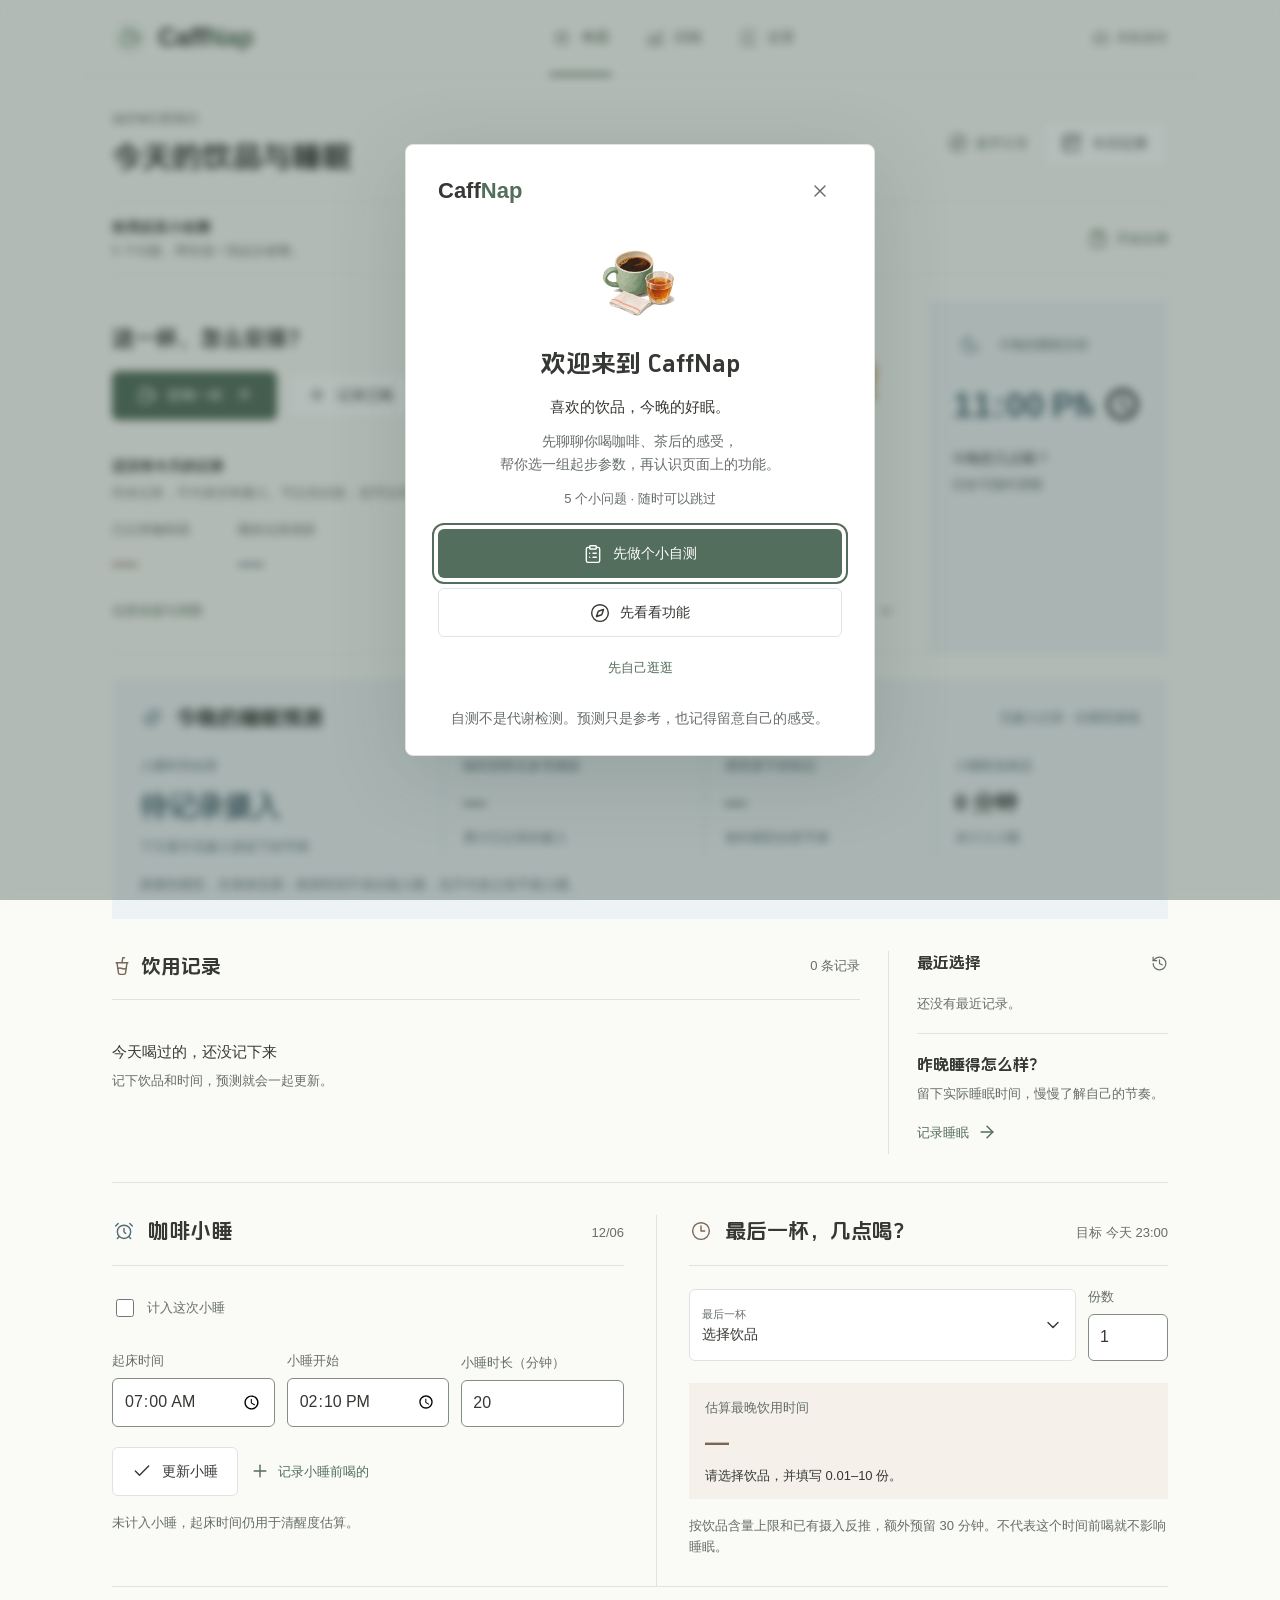
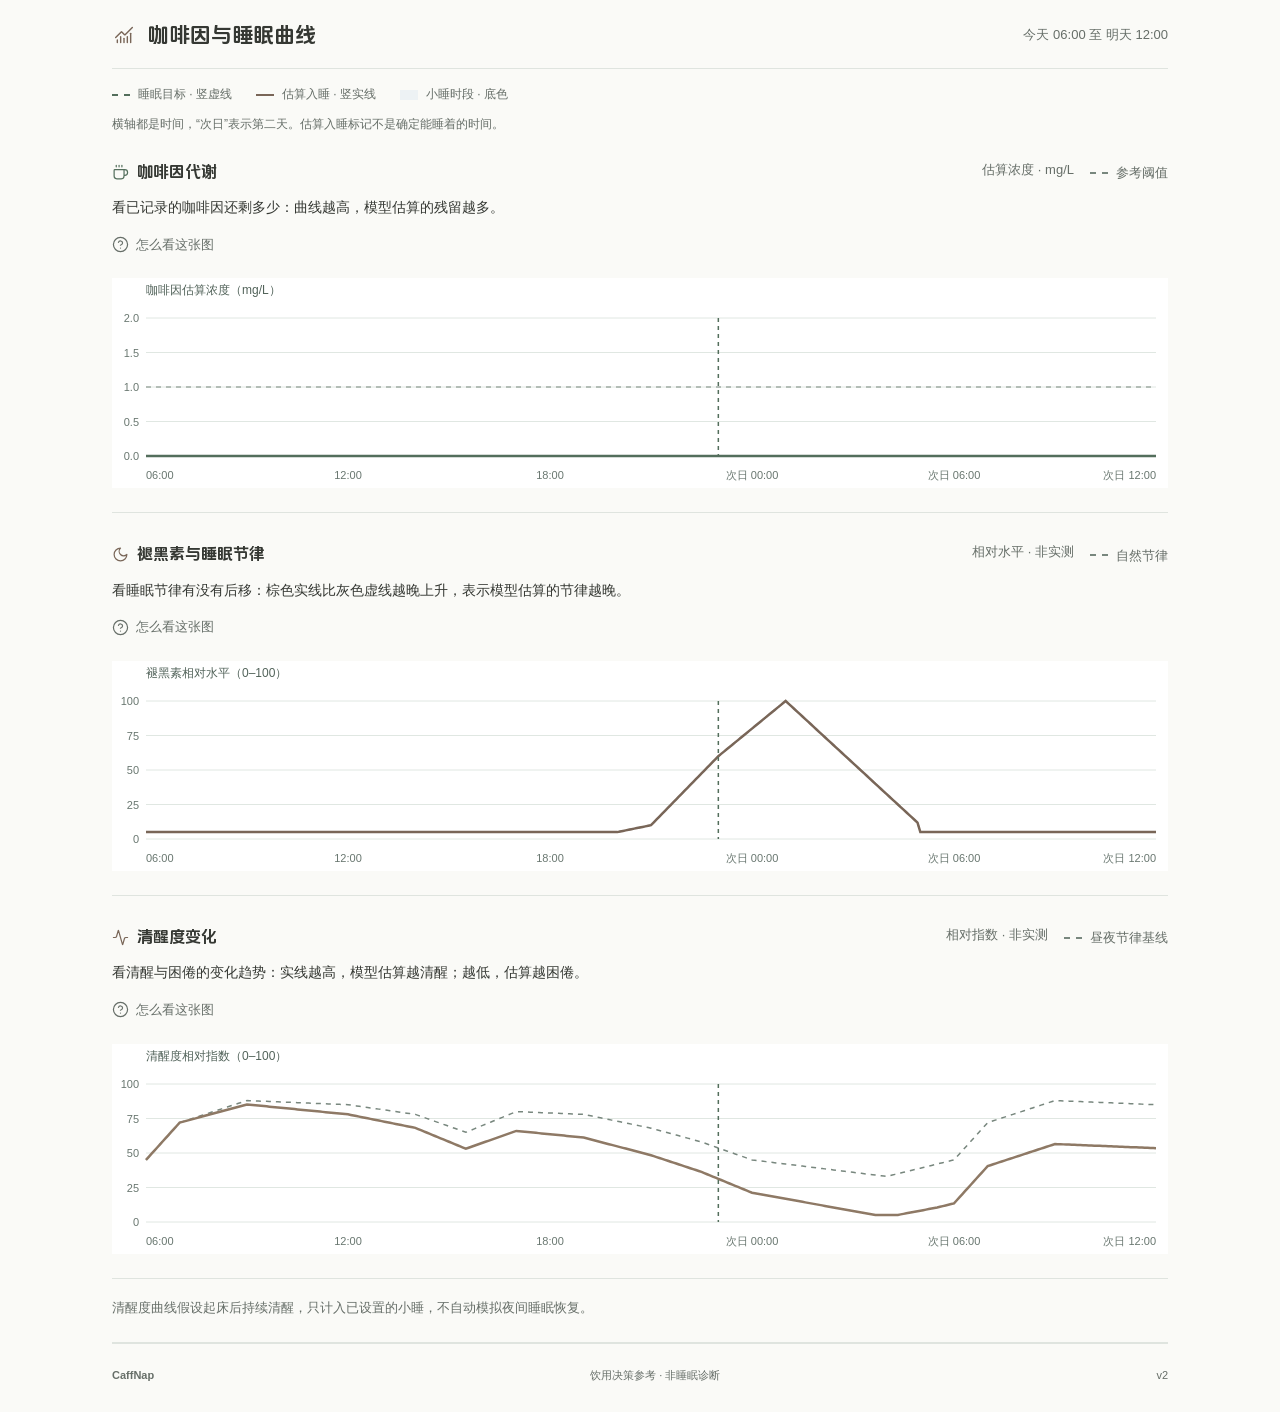
==== commit 42679737: "Restore direct onboarding survey and improve newcomer flow" ====
--- a/index.html
+++ b/index.html
@@ -55,14 +55,18 @@
             <h1>今天的饮品与睡眠</h1>
           </div>
           <div class="page-actions">
-            <button class="text-button" id="guideAgain" title="查看功能导览">
-              <i data-lucide="compass"></i>功能导览
+            <button class="text-button" id="guideAgain" title="重新查看自测与功能介绍">
+              <i data-lucide="compass"></i>新手引导
             </button>
             <button class="button secondary" id="startDaily">
               <i data-lucide="notebook-pen"></i>今日记录
             </button>
           </div>
         </div>
+        <aside class="setup-reminder" id="reactionReminder" aria-label="饮用反应自测" hidden>
+          <div><strong>饮用反应小自测</strong><p>5 个问题，帮你选一组起步参数。</p></div>
+          <button class="text-button" id="completeReaction"><i data-lucide="clipboard-list"></i>开始自测</button>
+        </aside>
         <div class="overview">
           <section class="daily-status" aria-labelledby="statusTitle">
             <div class="decision-band" aria-labelledby="decisionTitle">
@@ -651,7 +655,7 @@
       </section>
       <footer>
         <span>CaffNap</span><span>饮用决策参考 · 非睡眠诊断</span
-        ><span>v2 · 本地预览</span>
+        ><span>v2</span>
       </footer>
     </main>
     <dialog id="orientation" class="onboarding-dialog orientation-dialog" aria-labelledby="welcomeTitle">
@@ -665,17 +669,25 @@
       <div id="orientationWelcome">
         <h2 id="welcomeTitle">欢迎来到 CaffNap</h2>
         <p class="orientation-lead">喜欢的饮品，今晚的好眠。</p>
-        <p class="muted">我们一起看看怎么安排。<br />喝之前可以比较，喝之后可以记录，<br />也能看看什么时候该收杯。</p>
-        <button class="button primary full" id="orientationStart"><i data-lucide="arrow-right"></i>带我看看</button>
+        <p class="muted">先聊聊你喝咖啡、茶后的感受，<br />帮你选一组起步参数，再认识页面上的功能。</p>
+        <p class="orientation-meta">5 个小问题 · 随时可以跳过</p>
+        <button class="button primary full" id="orientationQuickSurvey"><i data-lucide="clipboard-list"></i><span id="orientationQuickSurveyLabel">先做个小自测</span></button>
+        <button class="button secondary full" id="orientationStart"><i data-lucide="compass"></i>先看看功能</button>
         <button class="text-button" id="orientationExplore">先自己逛逛</button>
       </div>
+      <div id="orientationReady" hidden>
+        <h2 id="readyTitle">接下来，认识一下页面</h2>
+        <p class="muted" id="readyDescription"></p>
+        <button class="button primary full" id="orientationContinue"><i data-lucide="compass"></i>看看主要功能</button>
+        <button class="text-button" id="orientationReadySkip">直接开始使用</button>
+      </div>
       <div id="orientationInvite" hidden>
-        <h2 id="inviteTitle">再了解你一点？</h2>
-        <p class="muted">聊聊你喝咖啡、茶之后的感受，<br />帮你选一组起步参数。</p>
-        <button class="button primary full" id="orientationSurvey"><i data-lucide="arrow-right"></i>好，试试看</button>
+        <h2 id="inviteTitle">再做个饮用反应自测？</h2>
+        <p class="muted">5 个小问题，聊聊你喝咖啡、茶后的感受。<br />保存时可以把建议参数用于预测。</p>
+        <button class="button primary full" id="orientationSurvey"><i data-lucide="clipboard-list"></i>开始自测</button>
         <button class="text-button" id="orientationDefault">先用默认值</button>
       </div>
-      <p class="small muted orientation-note">预测只是参考，也记得留意自己的感受。</p>
+      <p class="small muted orientation-note">自测不是代谢检测。预测只是参考，也记得留意自己的感受。</p>
     </dialog>
     <dialog
       id="onboarding"
--- a/style.css
+++ b/style.css
@@ -73,7 +73,8 @@
 button:focus-visible,
 a:focus-visible,
 summary:focus-visible,
-h1:focus-visible {
+h1:focus-visible,
+h2[tabindex="-1"]:focus-visible {
   outline: 2px solid var(--green);
   outline-offset: 4px;
 }
@@ -854,8 +855,8 @@
 }
 .orientation-art {
   display: block;
-  width: 130px;
-  height: 130px;
+  width: 96px;
+  height: 96px;
   object-fit: contain;
   margin: 8px auto 16px;
 }
@@ -864,7 +865,36 @@
   font-weight: 550;
 }
 .orientation-dialog .full {
-  margin-top: 24px;
+  margin-top: 20px;
+}
+.orientation-dialog .full + .full {
+  margin-top: 10px;
+}
+.orientation-meta {
+  margin-top: 12px;
+  font-size: 13px;
+  color: var(--muted);
+}
+.setup-reminder {
+  display: flex;
+  flex-wrap: wrap;
+  align-items: center;
+  justify-content: space-between;
+  gap: 8px 16px;
+  padding: 12px 0;
+  margin-bottom: 24px;
+  border-block: 1px solid var(--line);
+}
+.setup-reminder strong {
+  font-size: 14px;
+  font-weight: 600;
+}
+.setup-reminder p {
+  font-size: 13px;
+  color: var(--muted);
+}
+.setup-reminder .text-button {
+  flex-shrink: 0;
 }
 .orientation-dialog .text-button {
   margin-top: 8px;
